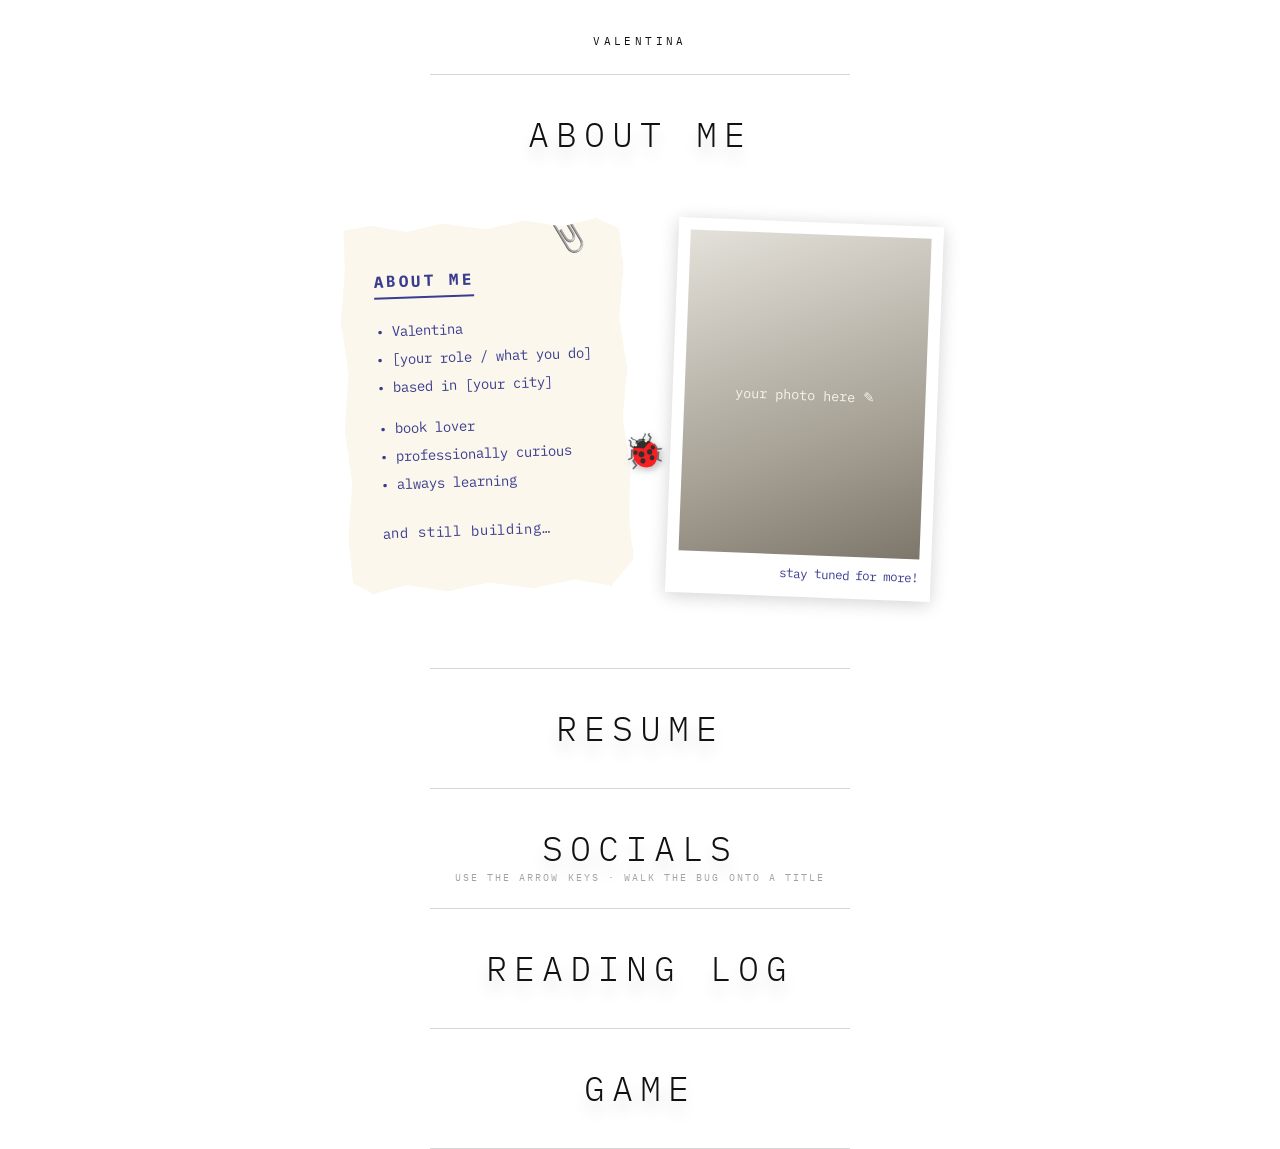
==== index.html @ c362cbf7 "Personal site + bitácora de lecturas Co-Authored-By: Claude Fable 5 <noreply@anthropic.com> Claude-S" ====
<!DOCTYPE html>
<html lang="en">
<head>
<meta charset="UTF-8">
<meta name="viewport" content="width=device-width, initial-scale=1.0">
<meta name="color-scheme" content="light">
<title>Valentina</title>
<link rel="preconnect" href="https://fonts.googleapis.com">
<link rel="preconnect" href="https://fonts.gstatic.com" crossorigin>
<link href="https://fonts.googleapis.com/css2?family=IBM+Plex+Mono:wght@300;400;600;700&display=swap" rel="stylesheet">
<style>
  :root {
    --ink: #111;
    --mono: "IBM Plex Mono", ui-monospace, "SF Mono", SFMono-Regular, Menlo, monospace;
    --display: "Archivo Black", "Arial Black", sans-serif;
    --pen: #3a3d8f;
  }
  * { box-sizing: border-box; margin: 0; padding: 0; }
  body {
    background: #fff;
    color: var(--ink);
    font-family: var(--mono);
    min-height: 100dvh;
  }

  header {
    padding: 34px 20px 26px;
    font-size: .7rem;
    letter-spacing: .3em;
    text-transform: uppercase;
    text-align: center;
  }

  /* ── filas acordeón ────────────────────────────────────── */
  .row::before {
    content: "";
    display: block;
    width: min(420px, 62vw);
    height: 1px;
    margin: 0 auto;
    background: #d6d6d6;
  }
  .row:last-of-type::after {
    content: "";
    display: block;
    width: min(420px, 62vw);
    height: 1px;
    margin: 0 auto;
    background: #d6d6d6;
  }
  .row-head {
    width: 100%;
    display: flex;
    justify-content: center;
    padding: 42px 20px;
    background: transparent;
    border: 0;
    color: inherit;
    font-family: var(--mono);
    cursor: pointer;
  }
  .row-head:focus-visible { outline: 2px solid var(--ink); outline-offset: -6px; }
  .row-head .name {
    font-weight: 300;
    font-size: clamp(1.4rem, 3.8vw, 2.2rem);
    text-transform: uppercase;
    letter-spacing: .2em;
    line-height: 1;
    text-shadow: 0 12px 16px rgba(0, 0, 0, .14);
    animation: floaty 5.5s ease-in-out infinite;
    transition: letter-spacing .35s, opacity .35s;
  }
  .row-head:hover .name { letter-spacing: .26em; opacity: .65; }
  .row:nth-of-type(2) .name { animation-delay: -1.2s; }
  .row:nth-of-type(3) .name { animation-delay: -2.4s; }
  .row:nth-of-type(4) .name { animation-delay: -3.6s; }
  .row:nth-of-type(5) .name { animation-delay: -4.8s; }
  @keyframes floaty {
    0%, 100% { transform: translateY(0); }
    50% { transform: translateY(-7px); }
  }

  .row-body {
    display: grid;
    grid-template-rows: 0fr;
    transition: grid-template-rows .55s cubic-bezier(.33, .08, .18, 1);
  }
  .row.open .row-body { grid-template-rows: 1fr; }
  .row-clip { overflow: hidden; min-height: 0; }
  .row-inner {
    padding: 12px clamp(20px, 5vw, 60px) 70px;
    max-width: 980px;
    margin: 0 auto;
  }
  .row-inner.embed { max-width: none; padding: 0; }
  .center { text-align: center; margin-top: 26px; }

  /* ── sobre mí ──────────────────────────────────────────── */
  .about { display: flex; flex-wrap: wrap; gap: 44px; align-items: flex-start; justify-content: center; padding-top: 16px; }
  .torn-note {
    position: relative;
    background: #fbf7ec;
    color: var(--pen);
    font-size: .88rem;
    line-height: 2;
    padding: 40px 34px 46px;
    max-width: 320px;
    transform: rotate(-2deg);
    box-shadow: 3px 5px 14px rgba(0,0,0,.15);
    clip-path: polygon(2% 1%, 12% 0%, 24% 2%, 37% 0%, 52% 2%, 66% 0%, 79% 2%, 91% 0%, 99% 3%, 100% 14%, 98% 27%, 100% 41%, 98% 55%, 100% 68%, 99% 82%, 100% 93%, 92% 100%, 79% 98%, 64% 100%, 49% 98%, 34% 100%, 20% 98%, 8% 100%, 1% 97%, 0% 84%, 2% 70%, 0% 55%, 2% 40%, 0% 26%, 2% 12%);
  }
  .torn-note .clip {
    position: absolute; top: -18px; right: 34px;
    font-size: 2rem;
    transform: rotate(12deg);
    filter: grayscale(1);
  }
  .torn-note h3 {
    font-size: 1rem;
    letter-spacing: .16em;
    border-bottom: 2px solid var(--pen);
    display: inline-block;
    margin-bottom: 18px;
  }
  .torn-note ul { list-style: none; }
  .torn-note li::before { content: "• "; }
  .torn-note li.gap { visibility: hidden; height: .9em; }
  .torn-note .still { margin-top: 20px; letter-spacing: .06em; }

  .polaroid {
    background: #fff;
    padding: 12px 12px 16px;
    width: 265px;
    transform: rotate(2.2deg);
    box-shadow: 0 3px 18px rgba(0,0,0,.18);
  }
  .polaroid .photo {
    aspect-ratio: 3 / 4;
    background: linear-gradient(160deg, #e4e1da, #a09a8e 70%, #7c766b);
    display: grid;
    place-items: center;
    color: #f7f4ec;
    font-size: .85rem;
  }
  .polaroid figcaption {
    color: var(--pen);
    text-align: right;
    padding-top: 10px;
    font-size: .78rem;
  }

  /* ── curriculum ────────────────────────────────────────── */
  .cv-block {
    border: 1.5px dashed rgba(0, 0, 0, .35);
    border-radius: 4px;
    padding: 20px 22px;
    margin: 16px auto 22px;
    max-width: 640px;
  }
  .cv-block + .cv-block { margin-top: 0; }
  .cv-block h3 { font-size: .8rem; letter-spacing: .2em; margin-bottom: 14px; }
  .ghost-line {
    height: 10px;
    background: currentColor;
    opacity: .1;
    border-radius: 3px;
    margin: 10px 0;
  }
  .ghost-line.short { width: 55%; }

  .stamp {
    display: inline-block;
    border: 2.5px solid #b23a2c;
    color: #b23a2c;
    padding: 8px 16px;
    font-weight: 700;
    letter-spacing: .24em;
    font-size: .78rem;
    transform: rotate(-7deg);
    border-radius: 3px;
    opacity: .85;
    margin-top: 14px;
  }

  /* ── redes ─────────────────────────────────────────────── */
  .socials {
    display: grid;
    grid-template-columns: repeat(auto-fit, minmax(200px, 1fr));
    gap: 30px;
    padding-top: 20px;
    max-width: 900px;
    margin: 0 auto;
  }
  .social-card {
    position: relative;
    background: #fff;
    color: var(--ink);
    padding: 26px 20px 20px;
    box-shadow: 0 2px 14px rgba(0,0,0,.14);
    text-decoration: none;
    display: block;
  }
  .social-card:nth-child(odd) { transform: rotate(-1.6deg); }
  .social-card:nth-child(even) { transform: rotate(1.8deg); }
  .social-card::before {
    content: "";
    position: absolute; top: -12px; left: 50%;
    transform: translateX(-50%) rotate(-3deg);
    width: 82px; height: 24px;
    background: rgba(240, 238, 230, .8);
    border: 1px solid rgba(0,0,0,.06);
  }
  .social-card .net { font-size: .72rem; letter-spacing: .2em; text-transform: uppercase; opacity: .6; }
  .social-card .handle { font-size: .95rem; font-weight: 600; color: var(--pen); margin-top: 8px; }

  /* ── bitácora (embebida) ───────────────────────────────── */
  .log-frame {
    display: block;
    width: 100%;
    height: 76vh;
    border: 0;
    border-top: 1px solid rgba(0, 0, 0, .15);
  }

  /* ── juego ─────────────────────────────────────────────── */
  .press-start { font-size: 1.5rem; letter-spacing: .3em; margin: 30px 0 8px; text-align: center; }
  .cursor {
    display: inline-block; width: .6em; height: 1.1em;
    background: currentColor; vertical-align: text-bottom;
    animation: blink 1.05s steps(1) infinite;
  }
  @keyframes blink { 50% { opacity: 0; } }
  .game-note { font-size: .9rem; margin: 26px auto 0; max-width: 460px; line-height: 1.8; text-align: center; }

  /* ── 🐞 el bicho navegador ─────────────────────────────── */
  #bug {
    position: fixed;
    left: 0; top: 0;
    font-size: 34px;
    line-height: 1;
    z-index: 60;
    pointer-events: none;
    filter: drop-shadow(2px 3px 3px rgba(0, 0, 0, .25));
    will-change: transform;
  }
  #bug span {
    display: block;
    animation: walk .3s infinite;
    animation-play-state: paused;
  }
  #bug.walking span { animation-play-state: running; }
  @keyframes walk {
    0%, 100% { transform: rotate(-7deg); }
    50% { transform: rotate(7deg); }
  }
  #bug-hint {
    position: fixed;
    bottom: 16px; left: 50%;
    transform: translateX(-50%);
    color: #999;
    font-size: .64rem;
    letter-spacing: .2em;
    z-index: 60;
    opacity: .9;
    transition: opacity .6s;
    text-transform: uppercase;
    white-space: nowrap;
  }
  #bug-hint.gone { opacity: 0; }

  @media (max-width: 760px) {
    .row-head { padding: 22px 20px; }
    .log-frame { height: 82vh; }
    #bug, #bug-hint { display: none; }
  }

  @media (prefers-reduced-motion: reduce) {
    .row-body, .row-head .name { transition: none; }
    .cursor, #bug span, .row-head .name { animation: none; }
  }
</style>
</head>
<body>

<header>Valentina</header>

<main>

  <!-- ABOUT ME -->
  <section class="row open" id="sobre-mi">
    <button class="row-head" aria-expanded="true" aria-controls="body-sobre-mi">
      <span class="name">About me</span>
    </button>
    <div class="row-body" id="body-sobre-mi">
      <div class="row-clip">
        <div class="row-inner">
          <div class="about">
            <div class="torn-note">
              <span class="clip" aria-hidden="true">📎</span>
              <h3>ABOUT ME</h3>
              <ul>
                <li>Valentina</li>
                <li>[your role / what you do]</li>
                <li>based in [your city]</li>
                <li class="gap">·</li>
                <li>book lover</li>
                <li>professionally curious</li>
                <li>always learning</li>
              </ul>
              <p class="still">and still building…</p>
            </div>
            <figure class="polaroid">
              <div class="photo">your photo here ✎</div>
              <figcaption>stay tuned for more!</figcaption>
            </figure>
          </div>
        </div>
      </div>
    </div>
  </section>

  <!-- RESUME -->
  <section class="row" id="curriculum">
    <button class="row-head" aria-expanded="false" aria-controls="body-curriculum">
      <span class="name">Resume</span>
    </button>
    <div class="row-body" id="body-curriculum">
      <div class="row-clip">
        <div class="row-inner">
          <div class="cv-block">
            <h3>EXPERIENCE_</h3>
            <div class="ghost-line"></div>
            <div class="ghost-line short"></div>
            <div class="ghost-line"></div>
          </div>
          <div class="cv-block">
            <h3>EDUCATION_</h3>
            <div class="ghost-line short"></div>
            <div class="ghost-line"></div>
          </div>
          <div class="cv-block">
            <h3>SKILLS_</h3>
            <div class="ghost-line"></div>
            <div class="ghost-line short"></div>
          </div>
          <p class="center"><span class="stamp">UNDER CONSTRUCTION</span></p>
        </div>
      </div>
    </div>
  </section>

  <!-- SOCIALS -->
  <section class="row" id="redes">
    <button class="row-head" aria-expanded="false" aria-controls="body-redes">
      <span class="name">Socials</span>
    </button>
    <div class="row-body" id="body-redes">
      <div class="row-clip">
        <div class="row-inner">
          <div class="socials">
            <a class="social-card" href="https://www.instagram.com/valensole_/" target="_blank" rel="noopener">
              <p class="net">Instagram</p>
              <p class="handle">@valensole_</p>
            </a>
            <a class="social-card" href="#">
              <p class="net">GitHub</p>
              <p class="handle">@…</p>
            </a>
            <a class="social-card" href="https://www.linkedin.com/in/valentinasole/" target="_blank" rel="noopener">
              <p class="net">LinkedIn</p>
              <p class="handle">/valentinasole</p>
            </a>
          </div>
          <p class="center"><span class="stamp">GITHUB PENDING</span></p>
        </div>
      </div>
    </div>
  </section>

  <!-- READING LOG -->
  <section class="row" id="bitacora">
    <button class="row-head" aria-expanded="false" aria-controls="body-bitacora">
      <span class="name">Reading log</span>
    </button>
    <div class="row-body" id="body-bitacora">
      <div class="row-clip">
        <div class="row-inner embed">
          <iframe class="log-frame" title="Reading log" data-src="bitacora.html"></iframe>
        </div>
      </div>
    </div>
  </section>

  <!-- GAME -->
  <section class="row" id="juego">
    <button class="row-head" aria-expanded="false" aria-controls="body-juego">
      <span class="name">Game</span>
    </button>
    <div class="row-body" id="body-juego">
      <div class="row-clip">
        <div class="row-inner">
          <p class="press-start">PRESS START<span class="cursor" aria-hidden="true"></span></p>
          <p class="game-note">a game will live here. we haven't picked one yet — something with books? a puzzle? ideas welcome ✎</p>
          <p class="center"><span class="stamp">UNDER CONSTRUCTION</span></p>
        </div>
      </div>
    </div>
  </section>

</main>

<div id="bug" aria-hidden="true"><span>🐞</span></div>
<p id="bug-hint" aria-hidden="true">use the arrow keys · walk the bug onto a title</p>

<script>
  const rows = [...document.querySelectorAll('.row')];

  function closeAll() {
    for (const r of rows) {
      r.classList.remove('open');
      r.querySelector('.row-head').setAttribute('aria-expanded', 'false');
    }
  }

  function openRow(row) {
    closeAll();
    row.classList.add('open');
    row.querySelector('.row-head').setAttribute('aria-expanded', 'true');
    const frame = row.querySelector('iframe[data-src]');
    if (frame) { frame.src = frame.dataset.src; frame.removeAttribute('data-src'); }
    row.querySelector('.row-head').scrollIntoView({ behavior: 'smooth', block: 'start' });
  }

  for (const row of rows) {
    row.querySelector('.row-head').addEventListener('click', () => {
      row.classList.contains('open') ? closeAll() : openRow(row);
    });
  }

  // ── 🐞 the bug: moves with arrows or WASD and opens the title it steps on ──
  const bug = document.getElementById('bug');
  const hint = document.getElementById('bug-hint');
  const KEYMAP = {
    ArrowUp: [0, -1], ArrowDown: [0, 1], ArrowLeft: [-1, 0], ArrowRight: [1, 0],
    w: [0, -1], s: [0, 1], a: [-1, 0], d: [1, 0],
  };
  const keys = new Set();
  const SPEED = 4.4;
  let bx = innerWidth / 2, by = innerHeight / 2, angle = 0;
  let lastBugOpen = 0;

  addEventListener('keydown', (e) => {
    const k = e.key.length === 1 ? e.key.toLowerCase() : e.key;
    if (!KEYMAP[k] || e.metaKey || e.ctrlKey || e.altKey) return;
    if (/^(input|textarea|select)$/i.test(e.target.tagName)) return;
    e.preventDefault();
    keys.add(k);
    hint.classList.add('gone');
  });
  addEventListener('keyup', (e) => {
    const k = e.key.length === 1 ? e.key.toLowerCase() : e.key;
    keys.delete(k);
  });
  addEventListener('blur', () => keys.clear());

  function checkHeads() {
    if (performance.now() - lastBugOpen < 700) return; // let the layout settle
    for (const row of rows) {
      if (row.classList.contains('open')) continue;
      const r = row.querySelector('.row-head .name').getBoundingClientRect();
      const pad = 18; // a little air around the floating title
      if (bx >= r.left - pad && bx <= r.right + pad && by >= r.top - pad && by <= r.bottom + pad) {
        lastBugOpen = performance.now();
        openRow(row);
        return;
      }
    }
  }

  function step() {
    let vx = 0, vy = 0;
    for (const k of keys) { vx += KEYMAP[k][0]; vy += KEYMAP[k][1]; }
    const moving = vx !== 0 || vy !== 0;
    if (moving) {
      const n = Math.hypot(vx, vy);
      bx = Math.min(innerWidth - 20, Math.max(20, bx + (vx / n) * SPEED));
      by = Math.min(innerHeight - 20, Math.max(20, by + (vy / n) * SPEED));
      angle = Math.atan2(vx, -vy) * 180 / Math.PI;
      checkHeads(); // only while walking: layout shifts alone never trigger anything
    }
    bug.classList.toggle('walking', moving);
    bug.style.transform = `translate(${bx - 17}px, ${by - 17}px) rotate(${angle}deg)`;
    requestAnimationFrame(step);
  }
  requestAnimationFrame(step);
</script>

</body>
</html>
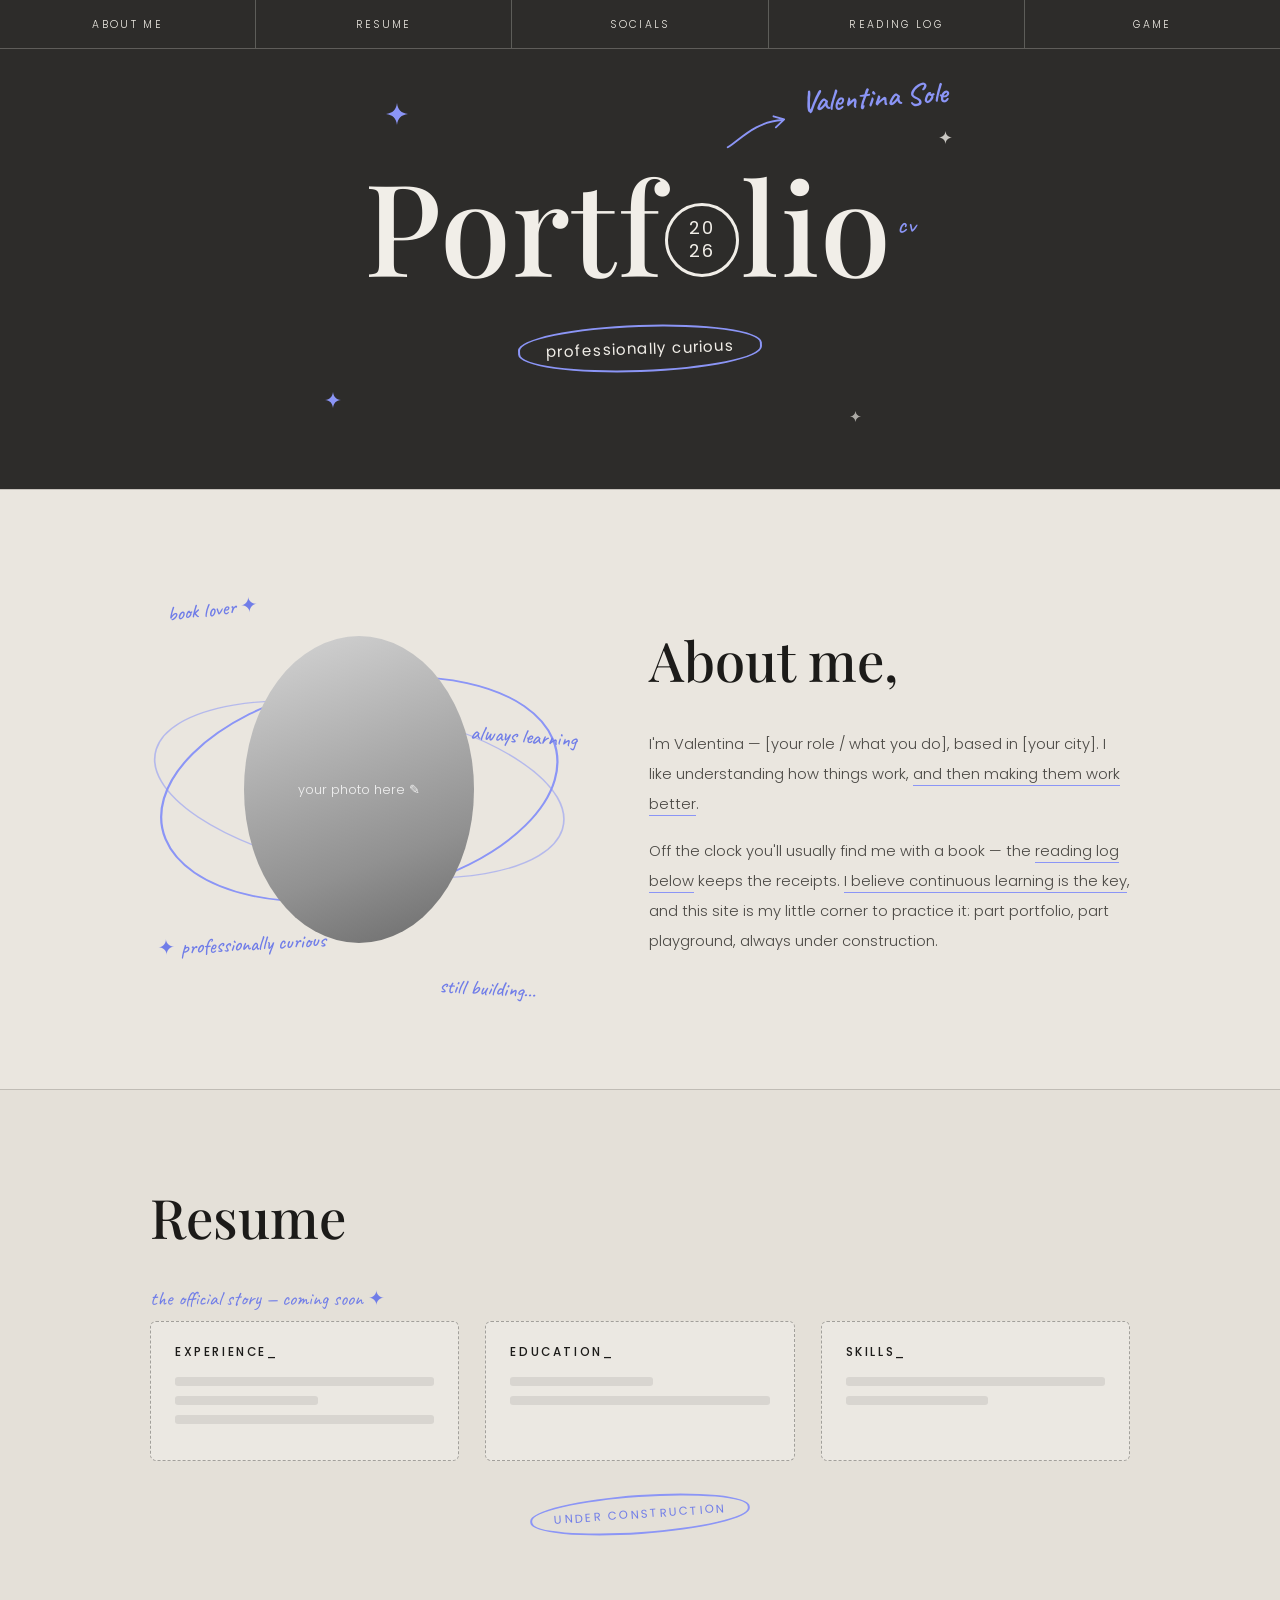
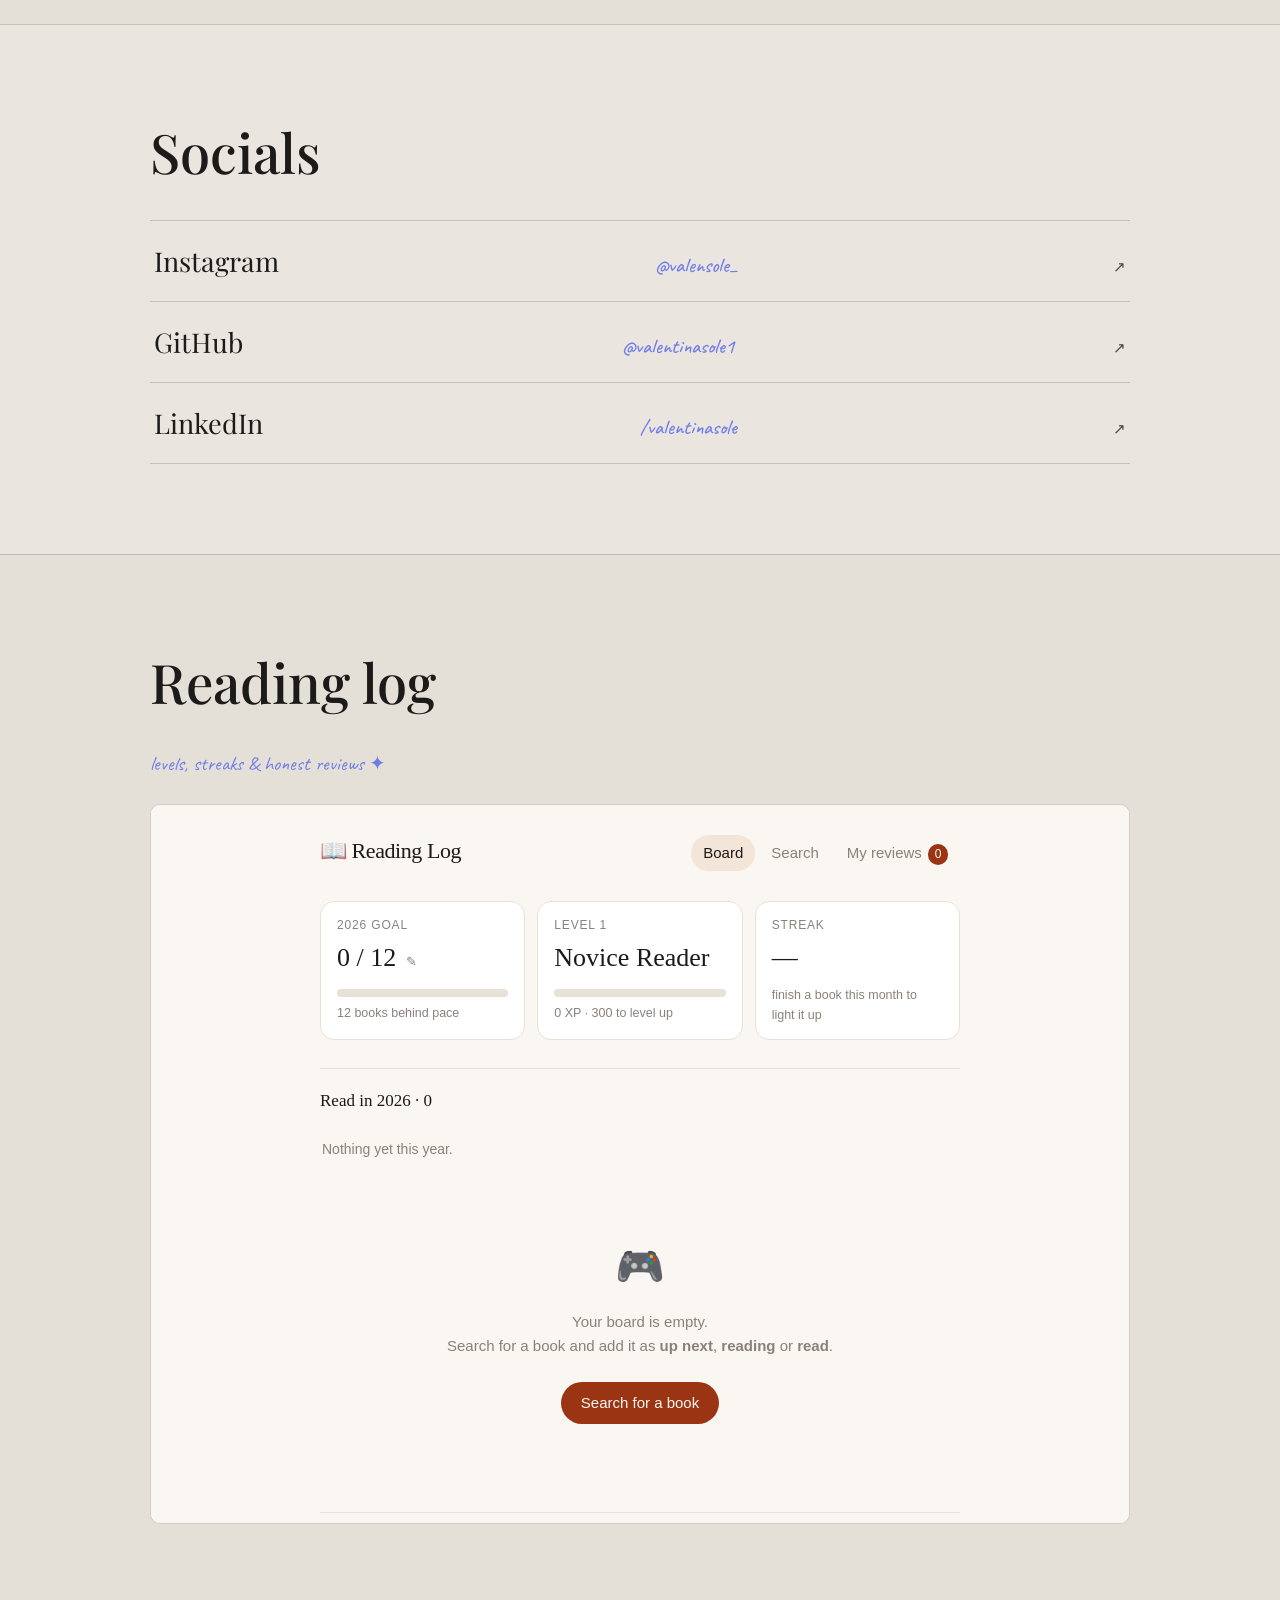
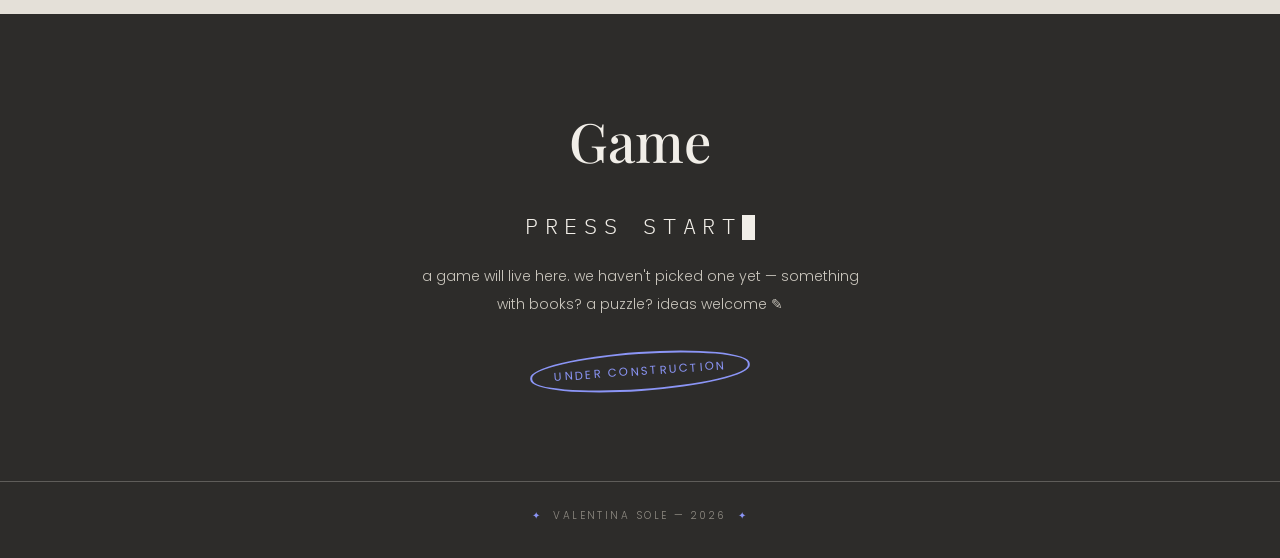
==== commit 711fc75a: "Redesign homepage: scroll one-pager with portfolio-style palette Charcoal hero + cream sections + pe" ====
--- a/index.html
+++ b/index.html
@@ -7,493 +7,432 @@
 <title>Valentina</title>
 <link rel="preconnect" href="https://fonts.googleapis.com">
 <link rel="preconnect" href="https://fonts.gstatic.com" crossorigin>
-<link href="https://fonts.googleapis.com/css2?family=IBM+Plex+Mono:wght@300;400;600;700&display=swap" rel="stylesheet">
+<link href="https://fonts.googleapis.com/css2?family=Playfair+Display:ital,wght@0,500;0,600;1,500&family=Poppins:wght@300;400;500&family=Caveat:wght@500;600&family=IBM+Plex+Mono:wght@300;400;600&display=swap" rel="stylesheet">
 <style>
   :root {
-    --ink: #111;
-    --mono: "IBM Plex Mono", ui-monospace, "SF Mono", SFMono-Regular, Menlo, monospace;
-    --display: "Archivo Black", "Arial Black", sans-serif;
-    --pen: #3a3d8f;
+    --dark: #2d2c2a;
+    --cream: #eae6df;
+    --cream-2: #e4e0d8;
+    --ink: #1c1b19;
+    --ink-soft: #4a4844;
+    --peri: #8b95f6;
+    --peri-deep: #707de8;
+    --hair: rgba(28, 27, 25, .18);
+    --hair-light: rgba(241, 238, 232, .25);
+    --serif: "Playfair Display", Georgia, serif;
+    --sans: "Poppins", "Helvetica Neue", sans-serif;
+    --hand: "Caveat", cursive;
+    --mono: "IBM Plex Mono", ui-monospace, Menlo, monospace;
   }
   * { box-sizing: border-box; margin: 0; padding: 0; }
+  html { scroll-behavior: smooth; }
   body {
-    background: #fff;
+    background: var(--cream);
     color: var(--ink);
-    font-family: var(--mono);
+    font-family: var(--sans);
+    font-weight: 300;
     min-height: 100dvh;
   }
-
-  header {
-    padding: 34px 20px 26px;
-    font-size: .7rem;
-    letter-spacing: .3em;
+  ::selection { background: var(--peri); color: #fff; }
+
+  /* ── top nav ───────────────────────────────────────────── */
+  nav {
+    position: sticky;
+    top: 0;
+    z-index: 50;
+    display: flex;
+    background: var(--dark);
+    color: #efece5;
+    border-bottom: 1px solid var(--hair-light);
+    overflow-x: auto;
+    scrollbar-width: none;
+  }
+  nav::-webkit-scrollbar { display: none; }
+  nav a {
+    flex: 1;
+    text-align: center;
+    padding: 17px 18px 15px;
+    color: inherit;
+    text-decoration: none;
+    font-size: .66rem;
+    letter-spacing: .22em;
     text-transform: uppercase;
+    white-space: nowrap;
+    transition: color .25s;
+  }
+  nav a + a { border-left: 1px solid var(--hair-light); }
+  nav a:hover { color: var(--peri); }
+
+  section { scroll-margin-top: 58px; }
+
+  /* ── hero ──────────────────────────────────────────────── */
+  .hero {
+    background: var(--dark);
+    color: #f1eee8;
+    padding: clamp(70px, 12vh, 130px) 24px clamp(80px, 13vh, 140px);
     text-align: center;
-  }
-
-  /* ── filas acordeón ────────────────────────────────────── */
-  .row::before {
-    content: "";
+    position: relative;
+    overflow: hidden;
+  }
+  .hero-inner { position: relative; display: inline-block; }
+  .hero h1 {
+    font-family: var(--serif);
+    font-weight: 500;
+    font-size: clamp(3.4rem, 13vw, 8rem);
+    line-height: 1.05;
+    letter-spacing: .01em;
+  }
+  .o-year {
+    display: inline-block;
+    position: relative;
+    width: .58em; height: .58em;
+    border: .026em solid currentColor;
+    border-radius: 50%;
+    margin: 0 .02em;
+  }
+  .o-year .yr {
+    position: absolute;
+    inset: 0;
+    display: grid;
+    place-content: center;
+  }
+  .o-year .yr span {
     display: block;
-    width: min(420px, 62vw);
-    height: 1px;
-    margin: 0 auto;
-    background: #d6d6d6;
-  }
-  .row:last-of-type::after {
-    content: "";
-    display: block;
-    width: min(420px, 62vw);
-    height: 1px;
-    margin: 0 auto;
-    background: #d6d6d6;
-  }
-  .row-head {
-    width: 100%;
-    display: flex;
-    justify-content: center;
-    padding: 42px 20px;
-    background: transparent;
-    border: 0;
-    color: inherit;
-    font-family: var(--mono);
-    cursor: pointer;
-  }
-  .row-head:focus-visible { outline: 2px solid var(--ink); outline-offset: -6px; }
-  .row-head .name {
-    font-weight: 300;
-    font-size: clamp(1.4rem, 3.8vw, 2.2rem);
-    text-transform: uppercase;
-    letter-spacing: .2em;
-    line-height: 1;
-    text-shadow: 0 12px 16px rgba(0, 0, 0, .14);
-    animation: floaty 5.5s ease-in-out infinite;
-    transition: letter-spacing .35s, opacity .35s;
-  }
-  .row-head:hover .name { letter-spacing: .26em; opacity: .65; }
-  .row:nth-of-type(2) .name { animation-delay: -1.2s; }
-  .row:nth-of-type(3) .name { animation-delay: -2.4s; }
-  .row:nth-of-type(4) .name { animation-delay: -3.6s; }
-  .row:nth-of-type(5) .name { animation-delay: -4.8s; }
-  @keyframes floaty {
-    0%, 100% { transform: translateY(0); }
-    50% { transform: translateY(-7px); }
-  }
-
-  .row-body {
+    font-family: var(--sans);
+    font-weight: 400;
+    font-size: .14em;
+    letter-spacing: .12em;
+    line-height: 1.25;
+  }
+  .cv {
+    font-family: var(--hand);
+    font-size: .2em;
+    color: var(--peri);
+    vertical-align: super;
+    margin-left: .18em;
+  }
+  .scribble-name {
+    position: absolute;
+    top: -2.6em;
+    right: -1em;
+    font-family: var(--hand);
+    font-weight: 600;
+    font-size: clamp(1.3rem, 3.4vw, 1.9rem);
+    color: var(--peri);
+    white-space: nowrap;
+    transform: rotate(-4deg);
+  }
+  .scribble-name svg {
+    position: absolute;
+    left: -2.6em;
+    top: .75em;
+    width: 2.3em;
+    transform: rotate(8deg);
+  }
+  .pill {
+    display: inline-block;
+    margin-top: 34px;
+    font-size: clamp(.8rem, 1.8vw, .95rem);
+    font-weight: 400;
+    letter-spacing: .08em;
+    padding: 10px 26px;
+    border: 2px solid var(--peri);
+    border-radius: 50%/ 46%;
+    transform: rotate(-2deg);
+    color: #f1eee8;
+  }
+  .spark { position: absolute; color: var(--peri); pointer-events: none; }
+  .spark svg { width: 100%; height: 100%; display: block; }
+  .s1 { width: 22px; top: -3.4em; left: 4%; }
+  .s2 { width: 13px; top: -1.6em; right: -2.2em; color: #f1eee8; opacity: .8; }
+  .s3 { width: 16px; bottom: -2.2em; left: -2.4em; }
+  .s4 { width: 11px; bottom: -3.1em; right: 10%; color: #f1eee8; opacity: .65; }
+
+  /* ── sections ──────────────────────────────────────────── */
+  .band { padding: clamp(64px, 10vh, 110px) 24px; border-top: 1px solid var(--hair); }
+  .band.alt { background: var(--cream-2); }
+  .wrap { max-width: 980px; margin: 0 auto; }
+  h2 {
+    font-family: var(--serif);
+    font-weight: 500;
+    font-size: clamp(2.3rem, 6vw, 3.4rem);
+    margin-bottom: .6em;
+  }
+  .u { border-bottom: 1.5px solid var(--peri); padding-bottom: 1px; }
+  .hand-note { font-family: var(--hand); color: var(--peri-deep); font-size: 1.25rem; }
+
+  /* ── about ─────────────────────────────────────────────── */
+  .about-grid {
     display: grid;
-    grid-template-rows: 0fr;
-    transition: grid-template-rows .55s cubic-bezier(.33, .08, .18, 1);
-  }
-  .row.open .row-body { grid-template-rows: 1fr; }
-  .row-clip { overflow: hidden; min-height: 0; }
-  .row-inner {
-    padding: 12px clamp(20px, 5vw, 60px) 70px;
-    max-width: 980px;
-    margin: 0 auto;
-  }
-  .row-inner.embed { max-width: none; padding: 0; }
-  .center { text-align: center; margin-top: 26px; }
-
-  /* ── sobre mí ──────────────────────────────────────────── */
-  .about { display: flex; flex-wrap: wrap; gap: 44px; align-items: flex-start; justify-content: center; padding-top: 16px; }
-  .torn-note {
-    position: relative;
-    background: #fbf7ec;
-    color: var(--pen);
-    font-size: .88rem;
-    line-height: 2;
-    padding: 40px 34px 46px;
-    max-width: 320px;
-    transform: rotate(-2deg);
-    box-shadow: 3px 5px 14px rgba(0,0,0,.15);
-    clip-path: polygon(2% 1%, 12% 0%, 24% 2%, 37% 0%, 52% 2%, 66% 0%, 79% 2%, 91% 0%, 99% 3%, 100% 14%, 98% 27%, 100% 41%, 98% 55%, 100% 68%, 99% 82%, 100% 93%, 92% 100%, 79% 98%, 64% 100%, 49% 98%, 34% 100%, 20% 98%, 8% 100%, 1% 97%, 0% 84%, 2% 70%, 0% 55%, 2% 40%, 0% 26%, 2% 12%);
-  }
-  .torn-note .clip {
-    position: absolute; top: -18px; right: 34px;
-    font-size: 2rem;
-    transform: rotate(12deg);
-    filter: grayscale(1);
-  }
-  .torn-note h3 {
-    font-size: 1rem;
-    letter-spacing: .16em;
-    border-bottom: 2px solid var(--pen);
-    display: inline-block;
-    margin-bottom: 18px;
-  }
-  .torn-note ul { list-style: none; }
-  .torn-note li::before { content: "• "; }
-  .torn-note li.gap { visibility: hidden; height: .9em; }
-  .torn-note .still { margin-top: 20px; letter-spacing: .06em; }
-
-  .polaroid {
-    background: #fff;
-    padding: 12px 12px 16px;
-    width: 265px;
-    transform: rotate(2.2deg);
-    box-shadow: 0 3px 18px rgba(0,0,0,.18);
-  }
-  .polaroid .photo {
+    grid-template-columns: minmax(280px, 1fr) minmax(280px, 1.15fr);
+    gap: clamp(40px, 7vw, 80px);
+    align-items: center;
+  }
+  @media (max-width: 720px) { .about-grid { grid-template-columns: 1fr; } }
+  .photo-cluster { position: relative; display: grid; place-items: center; padding: 56px 30px; }
+  .photo-oval {
+    width: min(230px, 60vw);
     aspect-ratio: 3 / 4;
-    background: linear-gradient(160deg, #e4e1da, #a09a8e 70%, #7c766b);
+    border-radius: 50%;
+    background: linear-gradient(160deg, #d9d5cc, #96917f 70%, #6f6a5e);
     display: grid;
     place-items: center;
-    color: #f7f4ec;
-    font-size: .85rem;
-  }
-  .polaroid figcaption {
-    color: var(--pen);
-    text-align: right;
-    padding-top: 10px;
-    font-size: .78rem;
-  }
-
-  /* ── curriculum ────────────────────────────────────────── */
+    color: #f4f1e9;
+    font-size: .8rem;
+    filter: grayscale(1);
+    position: relative;
+    z-index: 1;
+  }
+  .orbit {
+    position: absolute;
+    inset: 0;
+    color: var(--peri);
+    pointer-events: none;
+  }
+  .orbit svg { width: 100%; height: 100%; display: block; }
+  .trait {
+    position: absolute;
+    font-family: var(--hand);
+    font-weight: 500;
+    font-size: 1.3rem;
+    color: var(--peri-deep);
+    white-space: nowrap;
+    z-index: 2;
+  }
+  .t1 { top: 16px; left: 4%; transform: rotate(-6deg); }
+  .t2 { top: 34%; right: -2%; transform: rotate(4deg); }
+  .t3 { bottom: 42px; left: 2%; transform: rotate(-3deg); }
+  .t4 { bottom: -2px; right: 8%; transform: rotate(3deg); }
+  .about-text p { line-height: 2.05; font-size: .92rem; color: var(--ink-soft); }
+  .about-text p + p { margin-top: 1.1em; }
+
+  /* ── resume ────────────────────────────────────────────── */
+  .cv-grid {
+    display: grid;
+    grid-template-columns: repeat(auto-fit, minmax(230px, 1fr));
+    gap: 26px;
+    margin-top: 10px;
+  }
   .cv-block {
-    border: 1.5px dashed rgba(0, 0, 0, .35);
-    border-radius: 4px;
-    padding: 20px 22px;
-    margin: 16px auto 22px;
-    max-width: 640px;
-  }
-  .cv-block + .cv-block { margin-top: 0; }
-  .cv-block h3 { font-size: .8rem; letter-spacing: .2em; margin-bottom: 14px; }
-  .ghost-line {
-    height: 10px;
-    background: currentColor;
-    opacity: .1;
-    border-radius: 3px;
-    margin: 10px 0;
-  }
+    border: 1.5px dashed rgba(28, 27, 25, .35);
+    border-radius: 6px;
+    padding: 22px 24px 26px;
+    background: rgba(255, 255, 255, .25);
+  }
+  .cv-block h3 {
+    font-family: var(--sans);
+    font-weight: 500;
+    font-size: .74rem;
+    letter-spacing: .22em;
+    margin-bottom: 16px;
+  }
+  .ghost-line { height: 9px; background: currentColor; opacity: .09; border-radius: 3px; margin: 10px 0; }
   .ghost-line.short { width: 55%; }
-
   .stamp {
     display: inline-block;
-    border: 2.5px solid #b23a2c;
-    color: #b23a2c;
-    padding: 8px 16px;
-    font-weight: 700;
-    letter-spacing: .24em;
-    font-size: .78rem;
-    transform: rotate(-7deg);
-    border-radius: 3px;
-    opacity: .85;
-    margin-top: 14px;
-  }
-
-  /* ── redes ─────────────────────────────────────────────── */
-  .socials {
-    display: grid;
-    grid-template-columns: repeat(auto-fit, minmax(200px, 1fr));
-    gap: 30px;
-    padding-top: 20px;
-    max-width: 900px;
-    margin: 0 auto;
-  }
-  .social-card {
-    position: relative;
-    background: #fff;
-    color: var(--ink);
-    padding: 26px 20px 20px;
-    box-shadow: 0 2px 14px rgba(0,0,0,.14);
+    border: 2px solid var(--peri);
+    color: var(--peri-deep);
+    padding: 9px 22px;
+    font-weight: 400;
+    letter-spacing: .2em;
+    font-size: .72rem;
+    text-transform: uppercase;
+    transform: rotate(-4deg);
+    border-radius: 50% / 48%;
+    margin-top: 34px;
+  }
+  .center { text-align: center; }
+
+  /* ── socials ───────────────────────────────────────────── */
+  .social-list { margin-top: 6px; }
+  .social-row {
+    display: flex;
+    align-items: baseline;
+    justify-content: space-between;
+    gap: 18px;
+    padding: 22px 4px;
+    border-top: 1px solid var(--hair);
     text-decoration: none;
-    display: block;
-  }
-  .social-card:nth-child(odd) { transform: rotate(-1.6deg); }
-  .social-card:nth-child(even) { transform: rotate(1.8deg); }
-  .social-card::before {
-    content: "";
-    position: absolute; top: -12px; left: 50%;
-    transform: translateX(-50%) rotate(-3deg);
-    width: 82px; height: 24px;
-    background: rgba(240, 238, 230, .8);
-    border: 1px solid rgba(0,0,0,.06);
-  }
-  .social-card .net { font-size: .72rem; letter-spacing: .2em; text-transform: uppercase; opacity: .6; }
-  .social-card .handle { font-size: .95rem; font-weight: 600; color: var(--pen); margin-top: 8px; }
-
-  /* ── bitácora (embebida) ───────────────────────────────── */
+    color: inherit;
+  }
+  .social-row:last-child { border-bottom: 1px solid var(--hair); }
+  .social-row .net {
+    font-family: var(--serif);
+    font-size: clamp(1.3rem, 3vw, 1.7rem);
+    transition: color .25s;
+  }
+  .social-row .handle {
+    font-family: var(--hand);
+    font-weight: 500;
+    font-size: 1.3rem;
+    color: var(--peri-deep);
+    white-space: nowrap;
+  }
+  .social-row .go { font-size: .95rem; color: var(--ink-soft); transition: transform .25s; }
+  .social-row:hover .net { color: var(--peri-deep); }
+  .social-row:hover .go { transform: translate(3px, -3px); }
+
+  /* ── reading log ───────────────────────────────────────── */
   .log-frame {
     display: block;
     width: 100%;
-    height: 76vh;
-    border: 0;
-    border-top: 1px solid rgba(0, 0, 0, .15);
-  }
-
-  /* ── juego ─────────────────────────────────────────────── */
-  .press-start { font-size: 1.5rem; letter-spacing: .3em; margin: 30px 0 8px; text-align: center; }
+    height: 80vh;
+    border: 1px solid var(--hair);
+    border-radius: 10px;
+    background: #faf6f0;
+    margin-top: 28px;
+  }
+
+  /* ── game ──────────────────────────────────────────────── */
+  .band.dark {
+    background: var(--dark);
+    color: #f1eee8;
+    border-top: 0;
+    text-align: center;
+  }
+  .press-start { font-family: var(--mono); font-size: 1.4rem; letter-spacing: .3em; margin: 34px 0 10px; }
   .cursor {
     display: inline-block; width: .6em; height: 1.1em;
     background: currentColor; vertical-align: text-bottom;
     animation: blink 1.05s steps(1) infinite;
   }
   @keyframes blink { 50% { opacity: 0; } }
-  .game-note { font-size: .9rem; margin: 26px auto 0; max-width: 460px; line-height: 1.8; text-align: center; }
-
-  /* ── 🐞 el bicho navegador ─────────────────────────────── */
-  #bug {
-    position: fixed;
-    left: 0; top: 0;
-    font-size: 34px;
-    line-height: 1;
-    z-index: 60;
-    pointer-events: none;
-    filter: drop-shadow(2px 3px 3px rgba(0, 0, 0, .25));
-    will-change: transform;
-  }
-  #bug span {
-    display: block;
-    animation: walk .3s infinite;
-    animation-play-state: paused;
-  }
-  #bug.walking span { animation-play-state: running; }
-  @keyframes walk {
-    0%, 100% { transform: rotate(-7deg); }
-    50% { transform: rotate(7deg); }
-  }
-  #bug-hint {
-    position: fixed;
-    bottom: 16px; left: 50%;
-    transform: translateX(-50%);
-    color: #999;
+  .game-note { font-size: .88rem; margin: 22px auto 0; max-width: 460px; line-height: 2; color: #c9c5bc; }
+  .band.dark .stamp { color: var(--peri); }
+
+  footer {
+    background: var(--dark);
+    color: #8f8b83;
+    text-align: center;
+    padding: 26px 20px 34px;
     font-size: .64rem;
-    letter-spacing: .2em;
-    z-index: 60;
-    opacity: .9;
-    transition: opacity .6s;
+    letter-spacing: .24em;
     text-transform: uppercase;
-    white-space: nowrap;
-  }
-  #bug-hint.gone { opacity: 0; }
-
-  @media (max-width: 760px) {
-    .row-head { padding: 22px 20px; }
-    .log-frame { height: 82vh; }
-    #bug, #bug-hint { display: none; }
-  }
+    border-top: 1px solid var(--hair-light);
+  }
+  footer .fs { color: var(--peri); }
 
   @media (prefers-reduced-motion: reduce) {
-    .row-body, .row-head .name { transition: none; }
-    .cursor, #bug span, .row-head .name { animation: none; }
+    html { scroll-behavior: auto; }
+    .cursor { animation: none; }
   }
 </style>
 </head>
 <body>
 
-<header>Valentina</header>
+<nav aria-label="Sections">
+  <a href="#about">About me</a>
+  <a href="#resume">Resume</a>
+  <a href="#socials">Socials</a>
+  <a href="#reading-log">Reading log</a>
+  <a href="#game">Game</a>
+</nav>
+
+<header class="hero">
+  <div class="hero-inner">
+    <span class="scribble-name" aria-hidden="true">
+      <svg viewBox="0 0 90 60" fill="none" aria-hidden="true"><path d="M6 52 C 22 40, 40 16, 74 12" stroke="currentColor" stroke-width="2.4" stroke-linecap="round"/><path d="M62 8 L 76 11 L 66 22" stroke="currentColor" stroke-width="2.4" stroke-linecap="round" stroke-linejoin="round" fill="none"/></svg>
+      Valentina Sole
+    </span>
+    <span class="spark s1" aria-hidden="true"><svg viewBox="0 0 24 24" fill="currentColor"><path d="M12 0c1 7.5 4.5 11 12 12-7.5 1-11 4.5-12 12-1-7.5-4.5-11-12-12C7.5 11 11 7.5 12 0Z"/></svg></span>
+    <span class="spark s2" aria-hidden="true"><svg viewBox="0 0 24 24" fill="currentColor"><path d="M12 0c1 7.5 4.5 11 12 12-7.5 1-11 4.5-12 12-1-7.5-4.5-11-12-12C7.5 11 11 7.5 12 0Z"/></svg></span>
+    <span class="spark s3" aria-hidden="true"><svg viewBox="0 0 24 24" fill="currentColor"><path d="M12 0c1 7.5 4.5 11 12 12-7.5 1-11 4.5-12 12-1-7.5-4.5-11-12-12C7.5 11 11 7.5 12 0Z"/></svg></span>
+    <span class="spark s4" aria-hidden="true"><svg viewBox="0 0 24 24" fill="currentColor"><path d="M12 0c1 7.5 4.5 11 12 12-7.5 1-11 4.5-12 12-1-7.5-4.5-11-12-12C7.5 11 11 7.5 12 0Z"/></svg></span>
+    <h1 aria-label="Portfolio"><span aria-hidden="true">Portf<span class="o-year"><span class="yr"><span>20</span><span>26</span></span></span>lio<span class="cv">cv</span></span></h1>
+    <div><span class="pill">professionally curious</span></div>
+  </div>
+</header>
 
 <main>
 
   <!-- ABOUT ME -->
-  <section class="row open" id="sobre-mi">
-    <button class="row-head" aria-expanded="true" aria-controls="body-sobre-mi">
-      <span class="name">About me</span>
-    </button>
-    <div class="row-body" id="body-sobre-mi">
-      <div class="row-clip">
-        <div class="row-inner">
-          <div class="about">
-            <div class="torn-note">
-              <span class="clip" aria-hidden="true">📎</span>
-              <h3>ABOUT ME</h3>
-              <ul>
-                <li>Valentina</li>
-                <li>[your role / what you do]</li>
-                <li>based in [your city]</li>
-                <li class="gap">·</li>
-                <li>book lover</li>
-                <li>professionally curious</li>
-                <li>always learning</li>
-              </ul>
-              <p class="still">and still building…</p>
-            </div>
-            <figure class="polaroid">
-              <div class="photo">your photo here ✎</div>
-              <figcaption>stay tuned for more!</figcaption>
-            </figure>
-          </div>
-        </div>
+  <section class="band" id="about">
+    <div class="wrap about-grid">
+      <div class="photo-cluster">
+        <span class="orbit" aria-hidden="true">
+          <svg viewBox="0 0 300 380" fill="none" preserveAspectRatio="none"><ellipse cx="150" cy="190" rx="146" ry="96" stroke="currentColor" stroke-width="1.6" transform="rotate(-18 150 190)"/><ellipse cx="150" cy="190" rx="150" ry="74" stroke="currentColor" stroke-width="1.2" opacity=".55" transform="rotate(14 150 190)"/></svg>
+        </span>
+        <div class="photo-oval">your photo here ✎</div>
+        <span class="trait t1">book lover ✦</span>
+        <span class="trait t2">always learning</span>
+        <span class="trait t3">✦ professionally curious</span>
+        <span class="trait t4">still building…</span>
+      </div>
+      <div class="about-text">
+        <h2>About me,</h2>
+        <p>I'm Valentina — [your role / what you do], based in [your city]. I like understanding how things work, <span class="u">and then making them work better</span>.</p>
+        <p>Off the clock you'll usually find me with a book — the <a class="u" href="#reading-log" style="color:inherit;text-decoration:none">reading log below</a> keeps the receipts. <span class="u">I believe continuous learning is the key</span>, and this site is my little corner to practice it: part portfolio, part playground, always under construction.</p>
       </div>
     </div>
   </section>
 
   <!-- RESUME -->
-  <section class="row" id="curriculum">
-    <button class="row-head" aria-expanded="false" aria-controls="body-curriculum">
-      <span class="name">Resume</span>
-    </button>
-    <div class="row-body" id="body-curriculum">
-      <div class="row-clip">
-        <div class="row-inner">
-          <div class="cv-block">
-            <h3>EXPERIENCE_</h3>
-            <div class="ghost-line"></div>
-            <div class="ghost-line short"></div>
-            <div class="ghost-line"></div>
-          </div>
-          <div class="cv-block">
-            <h3>EDUCATION_</h3>
-            <div class="ghost-line short"></div>
-            <div class="ghost-line"></div>
-          </div>
-          <div class="cv-block">
-            <h3>SKILLS_</h3>
-            <div class="ghost-line"></div>
-            <div class="ghost-line short"></div>
-          </div>
-          <p class="center"><span class="stamp">UNDER CONSTRUCTION</span></p>
+  <section class="band alt" id="resume">
+    <div class="wrap">
+      <h2>Resume</h2>
+      <p class="hand-note">the official story — coming soon ✦</p>
+      <div class="cv-grid">
+        <div class="cv-block">
+          <h3>EXPERIENCE_</h3>
+          <div class="ghost-line"></div>
+          <div class="ghost-line short"></div>
+          <div class="ghost-line"></div>
         </div>
+        <div class="cv-block">
+          <h3>EDUCATION_</h3>
+          <div class="ghost-line short"></div>
+          <div class="ghost-line"></div>
+        </div>
+        <div class="cv-block">
+          <h3>SKILLS_</h3>
+          <div class="ghost-line"></div>
+          <div class="ghost-line short"></div>
+        </div>
+      </div>
+      <p class="center"><span class="stamp">under construction</span></p>
+    </div>
+  </section>
+
+  <!-- SOCIALS -->
+  <section class="band" id="socials">
+    <div class="wrap">
+      <h2>Socials</h2>
+      <div class="social-list">
+        <a class="social-row" href="https://www.instagram.com/valensole_/" target="_blank" rel="noopener">
+          <span class="net">Instagram</span><span class="handle">@valensole_</span><span class="go">↗</span>
+        </a>
+        <a class="social-row" href="https://github.com/valentinasole1" target="_blank" rel="noopener">
+          <span class="net">GitHub</span><span class="handle">@valentinasole1</span><span class="go">↗</span>
+        </a>
+        <a class="social-row" href="https://www.linkedin.com/in/valentinasole/" target="_blank" rel="noopener">
+          <span class="net">LinkedIn</span><span class="handle">/valentinasole</span><span class="go">↗</span>
+        </a>
       </div>
     </div>
   </section>
 
-  <!-- SOCIALS -->
-  <section class="row" id="redes">
-    <button class="row-head" aria-expanded="false" aria-controls="body-redes">
-      <span class="name">Socials</span>
-    </button>
-    <div class="row-body" id="body-redes">
-      <div class="row-clip">
-        <div class="row-inner">
-          <div class="socials">
-            <a class="social-card" href="https://www.instagram.com/valensole_/" target="_blank" rel="noopener">
-              <p class="net">Instagram</p>
-              <p class="handle">@valensole_</p>
-            </a>
-            <a class="social-card" href="#">
-              <p class="net">GitHub</p>
-              <p class="handle">@…</p>
-            </a>
-            <a class="social-card" href="https://www.linkedin.com/in/valentinasole/" target="_blank" rel="noopener">
-              <p class="net">LinkedIn</p>
-              <p class="handle">/valentinasole</p>
-            </a>
-          </div>
-          <p class="center"><span class="stamp">GITHUB PENDING</span></p>
-        </div>
-      </div>
+  <!-- READING LOG -->
+  <section class="band alt" id="reading-log">
+    <div class="wrap">
+      <h2>Reading log</h2>
+      <p class="hand-note">levels, streaks &amp; honest reviews ✦</p>
+      <iframe class="log-frame" title="Reading log" src="bitacora.html" loading="lazy"></iframe>
     </div>
   </section>
 
-  <!-- READING LOG -->
-  <section class="row" id="bitacora">
-    <button class="row-head" aria-expanded="false" aria-controls="body-bitacora">
-      <span class="name">Reading log</span>
-    </button>
-    <div class="row-body" id="body-bitacora">
-      <div class="row-clip">
-        <div class="row-inner embed">
-          <iframe class="log-frame" title="Reading log" data-src="bitacora.html"></iframe>
-        </div>
-      </div>
+  <!-- GAME -->
+  <section class="band dark" id="game">
+    <div class="wrap">
+      <h2>Game</h2>
+      <p class="press-start">PRESS START<span class="cursor" aria-hidden="true"></span></p>
+      <p class="game-note">a game will live here. we haven't picked one yet — something with books? a puzzle? ideas welcome ✎</p>
+      <p class="center"><span class="stamp">under construction</span></p>
     </div>
   </section>
 
-  <!-- GAME -->
-  <section class="row" id="juego">
-    <button class="row-head" aria-expanded="false" aria-controls="body-juego">
-      <span class="name">Game</span>
-    </button>
-    <div class="row-body" id="body-juego">
-      <div class="row-clip">
-        <div class="row-inner">
-          <p class="press-start">PRESS START<span class="cursor" aria-hidden="true"></span></p>
-          <p class="game-note">a game will live here. we haven't picked one yet — something with books? a puzzle? ideas welcome ✎</p>
-          <p class="center"><span class="stamp">UNDER CONSTRUCTION</span></p>
-        </div>
-      </div>
-    </div>
-  </section>
-
 </main>
 
-<div id="bug" aria-hidden="true"><span>🐞</span></div>
-<p id="bug-hint" aria-hidden="true">use the arrow keys · walk the bug onto a title</p>
-
-<script>
-  const rows = [...document.querySelectorAll('.row')];
-
-  function closeAll() {
-    for (const r of rows) {
-      r.classList.remove('open');
-      r.querySelector('.row-head').setAttribute('aria-expanded', 'false');
-    }
-  }
-
-  function openRow(row) {
-    closeAll();
-    row.classList.add('open');
-    row.querySelector('.row-head').setAttribute('aria-expanded', 'true');
-    const frame = row.querySelector('iframe[data-src]');
-    if (frame) { frame.src = frame.dataset.src; frame.removeAttribute('data-src'); }
-    row.querySelector('.row-head').scrollIntoView({ behavior: 'smooth', block: 'start' });
-  }
-
-  for (const row of rows) {
-    row.querySelector('.row-head').addEventListener('click', () => {
-      row.classList.contains('open') ? closeAll() : openRow(row);
-    });
-  }
-
-  // ── 🐞 the bug: moves with arrows or WASD and opens the title it steps on ──
-  const bug = document.getElementById('bug');
-  const hint = document.getElementById('bug-hint');
-  const KEYMAP = {
-    ArrowUp: [0, -1], ArrowDown: [0, 1], ArrowLeft: [-1, 0], ArrowRight: [1, 0],
-    w: [0, -1], s: [0, 1], a: [-1, 0], d: [1, 0],
-  };
-  const keys = new Set();
-  const SPEED = 4.4;
-  let bx = innerWidth / 2, by = innerHeight / 2, angle = 0;
-  let lastBugOpen = 0;
-
-  addEventListener('keydown', (e) => {
-    const k = e.key.length === 1 ? e.key.toLowerCase() : e.key;
-    if (!KEYMAP[k] || e.metaKey || e.ctrlKey || e.altKey) return;
-    if (/^(input|textarea|select)$/i.test(e.target.tagName)) return;
-    e.preventDefault();
-    keys.add(k);
-    hint.classList.add('gone');
-  });
-  addEventListener('keyup', (e) => {
-    const k = e.key.length === 1 ? e.key.toLowerCase() : e.key;
-    keys.delete(k);
-  });
-  addEventListener('blur', () => keys.clear());
-
-  function checkHeads() {
-    if (performance.now() - lastBugOpen < 700) return; // let the layout settle
-    for (const row of rows) {
-      if (row.classList.contains('open')) continue;
-      const r = row.querySelector('.row-head .name').getBoundingClientRect();
-      const pad = 18; // a little air around the floating title
-      if (bx >= r.left - pad && bx <= r.right + pad && by >= r.top - pad && by <= r.bottom + pad) {
-        lastBugOpen = performance.now();
-        openRow(row);
-        return;
-      }
-    }
-  }
-
-  function step() {
-    let vx = 0, vy = 0;
-    for (const k of keys) { vx += KEYMAP[k][0]; vy += KEYMAP[k][1]; }
-    const moving = vx !== 0 || vy !== 0;
-    if (moving) {
-      const n = Math.hypot(vx, vy);
-      bx = Math.min(innerWidth - 20, Math.max(20, bx + (vx / n) * SPEED));
-      by = Math.min(innerHeight - 20, Math.max(20, by + (vy / n) * SPEED));
-      angle = Math.atan2(vx, -vy) * 180 / Math.PI;
-      checkHeads(); // only while walking: layout shifts alone never trigger anything
-    }
-    bug.classList.toggle('walking', moving);
-    bug.style.transform = `translate(${bx - 17}px, ${by - 17}px) rotate(${angle}deg)`;
-    requestAnimationFrame(step);
-  }
-  requestAnimationFrame(step);
-</script>
+<footer><span class="fs">✦</span> &nbsp;Valentina Sole — 2026&nbsp; <span class="fs">✦</span></footer>
 
 </body>
 </html>
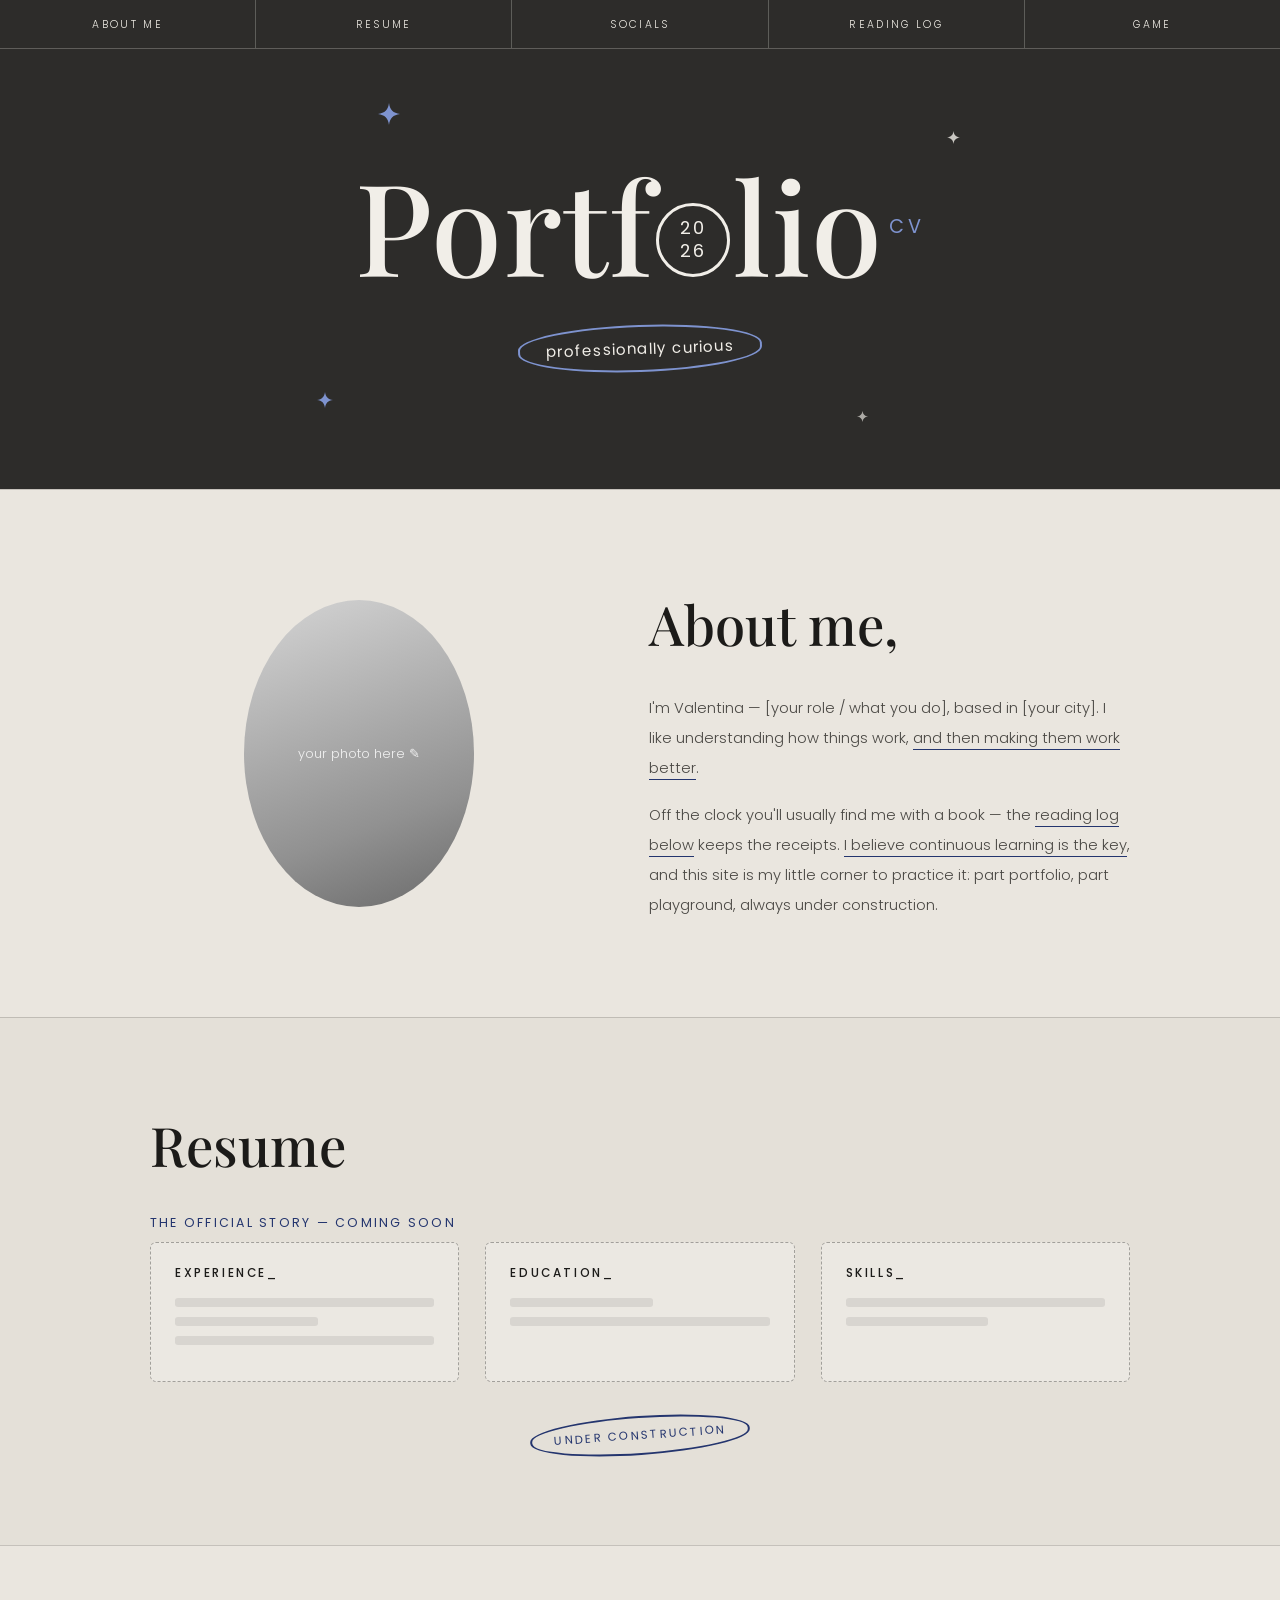
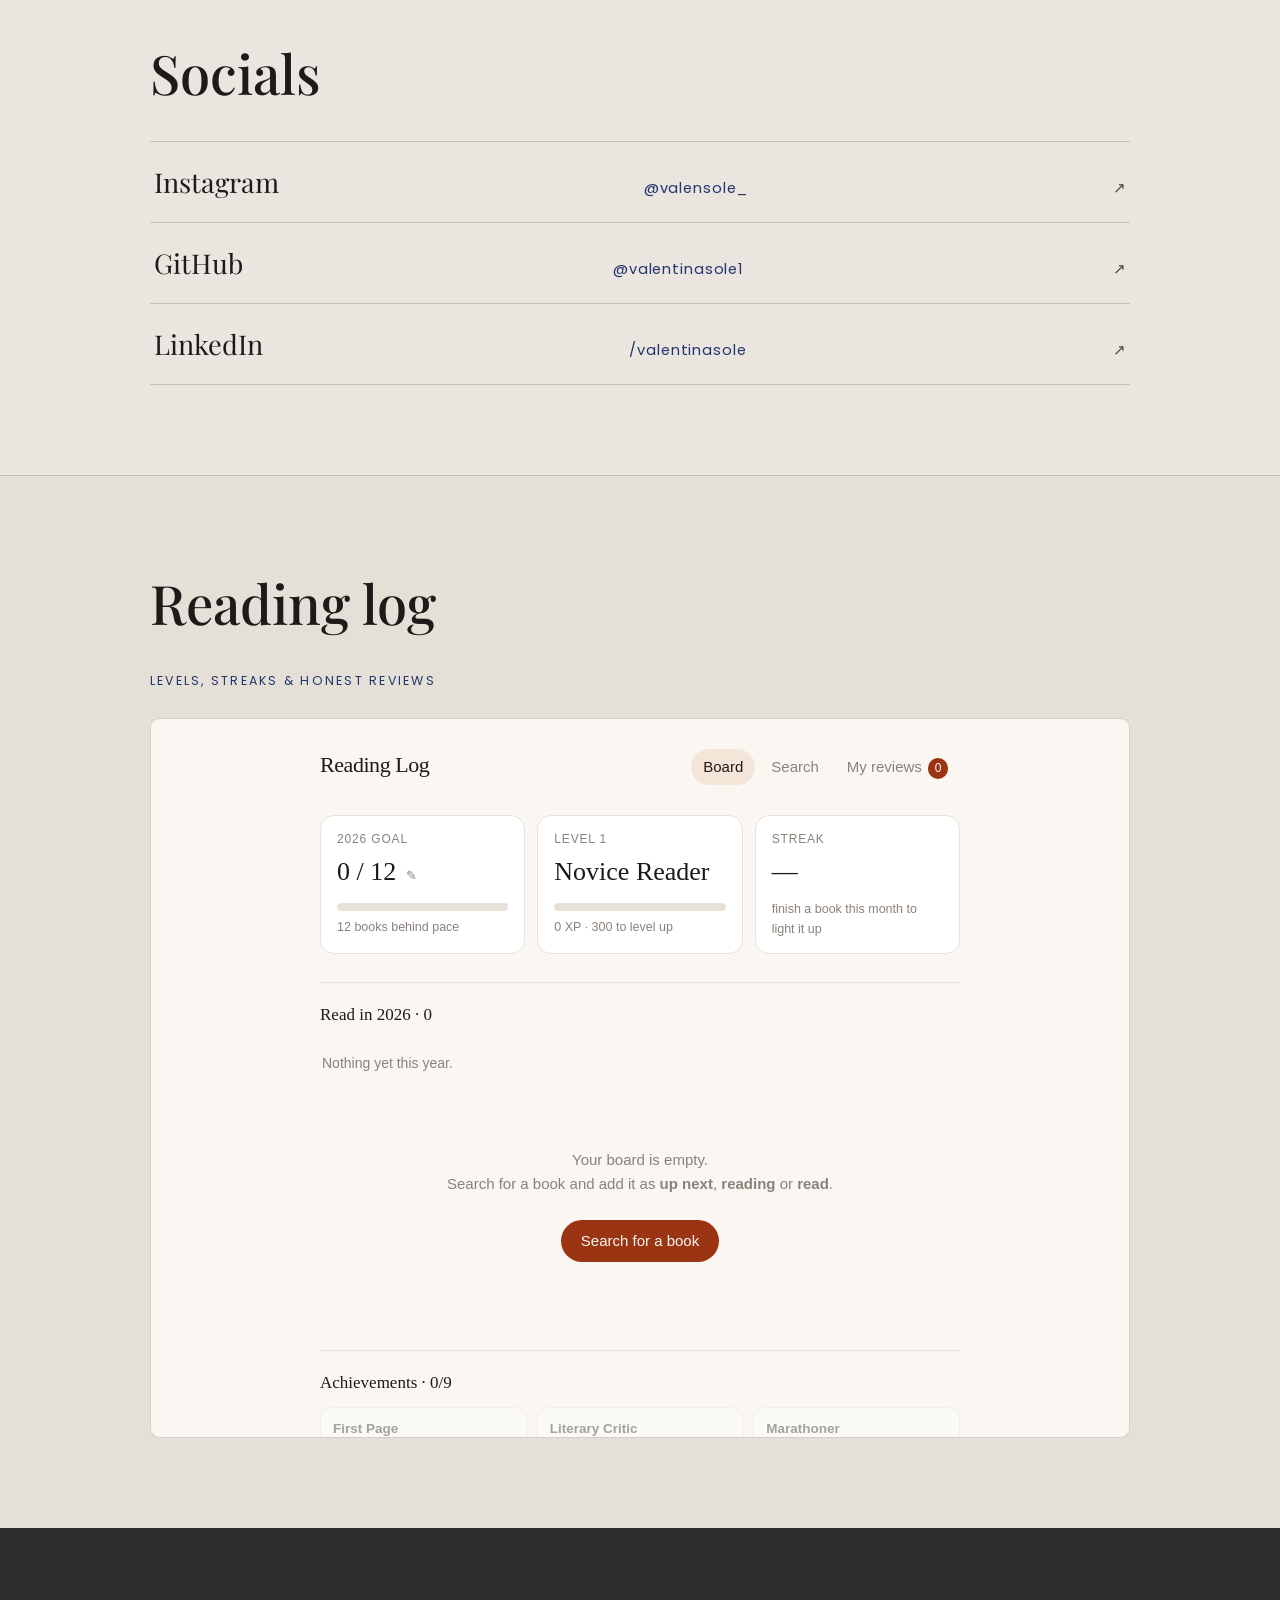
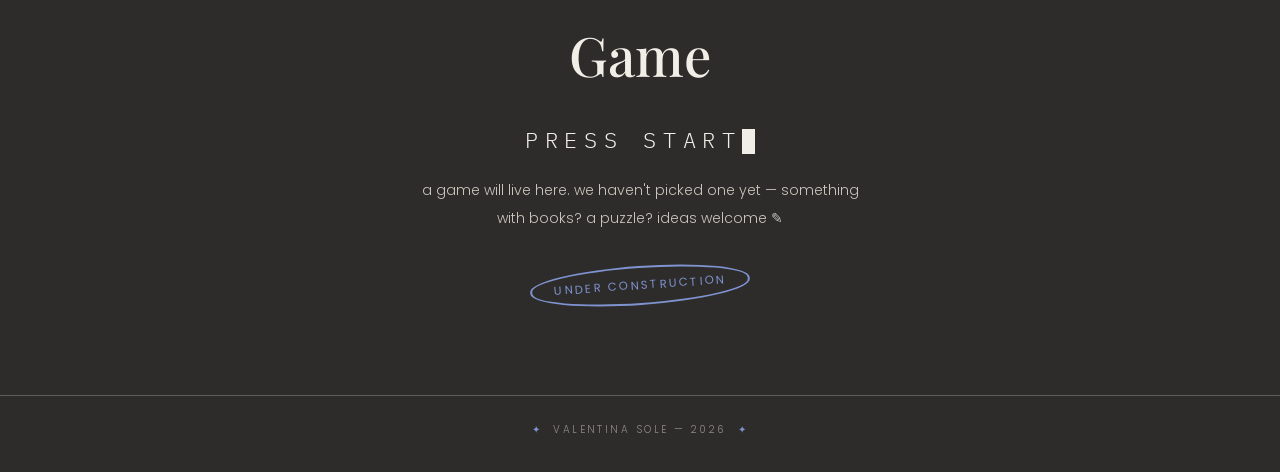
==== commit 6209404c: "Navy accent, single typeface, cleaner hero and about; de-emoji reading log Co-Authored-By: Claude Fa" ====
--- a/index.html
+++ b/index.html
@@ -7,7 +7,7 @@
 <title>Valentina</title>
 <link rel="preconnect" href="https://fonts.googleapis.com">
 <link rel="preconnect" href="https://fonts.gstatic.com" crossorigin>
-<link href="https://fonts.googleapis.com/css2?family=Playfair+Display:ital,wght@0,500;0,600;1,500&family=Poppins:wght@300;400;500&family=Caveat:wght@500;600&family=IBM+Plex+Mono:wght@300;400;600&display=swap" rel="stylesheet">
+<link href="https://fonts.googleapis.com/css2?family=Playfair+Display:ital,wght@0,500;0,600;1,500&family=Poppins:wght@300;400;500&family=IBM+Plex+Mono:wght@300;400;600&display=swap" rel="stylesheet">
 <style>
   :root {
     --dark: #2d2c2a;
@@ -15,13 +15,12 @@
     --cream-2: #e4e0d8;
     --ink: #1c1b19;
     --ink-soft: #4a4844;
-    --peri: #8b95f6;
-    --peri-deep: #707de8;
+    --blue: #24356e;
+    --blue-soft: #7e93cf;
     --hair: rgba(28, 27, 25, .18);
     --hair-light: rgba(241, 238, 232, .25);
     --serif: "Playfair Display", Georgia, serif;
     --sans: "Poppins", "Helvetica Neue", sans-serif;
-    --hand: "Caveat", cursive;
     --mono: "IBM Plex Mono", ui-monospace, Menlo, monospace;
   }
   * { box-sizing: border-box; margin: 0; padding: 0; }
@@ -33,7 +32,7 @@
     font-weight: 300;
     min-height: 100dvh;
   }
-  ::selection { background: var(--peri); color: #fff; }
+  ::selection { background: var(--blue); color: #fff; }
 
   /* ── top nav ───────────────────────────────────────────── */
   nav {
@@ -61,7 +60,7 @@
     transition: color .25s;
   }
   nav a + a { border-left: 1px solid var(--hair-light); }
-  nav a:hover { color: var(--peri); }
+  nav a:hover { color: var(--blue-soft); }
 
   section { scroll-margin-top: 58px; }
 
@@ -105,29 +104,14 @@
     line-height: 1.25;
   }
   .cv {
-    font-family: var(--hand);
-    font-size: .2em;
-    color: var(--peri);
+    font-family: var(--sans);
+    font-weight: 400;
+    font-size: .15em;
+    letter-spacing: .2em;
+    text-transform: uppercase;
+    color: var(--blue-soft);
     vertical-align: super;
-    margin-left: .18em;
-  }
-  .scribble-name {
-    position: absolute;
-    top: -2.6em;
-    right: -1em;
-    font-family: var(--hand);
-    font-weight: 600;
-    font-size: clamp(1.3rem, 3.4vw, 1.9rem);
-    color: var(--peri);
-    white-space: nowrap;
-    transform: rotate(-4deg);
-  }
-  .scribble-name svg {
-    position: absolute;
-    left: -2.6em;
-    top: .75em;
-    width: 2.3em;
-    transform: rotate(8deg);
+    margin-left: .3em;
   }
   .pill {
     display: inline-block;
@@ -136,12 +120,12 @@
     font-weight: 400;
     letter-spacing: .08em;
     padding: 10px 26px;
-    border: 2px solid var(--peri);
+    border: 2px solid var(--blue-soft);
     border-radius: 50%/ 46%;
     transform: rotate(-2deg);
     color: #f1eee8;
   }
-  .spark { position: absolute; color: var(--peri); pointer-events: none; }
+  .spark { position: absolute; color: var(--blue-soft); pointer-events: none; }
   .spark svg { width: 100%; height: 100%; display: block; }
   .s1 { width: 22px; top: -3.4em; left: 4%; }
   .s2 { width: 13px; top: -1.6em; right: -2.2em; color: #f1eee8; opacity: .8; }
@@ -158,8 +142,14 @@
     font-size: clamp(2.3rem, 6vw, 3.4rem);
     margin-bottom: .6em;
   }
-  .u { border-bottom: 1.5px solid var(--peri); padding-bottom: 1px; }
-  .hand-note { font-family: var(--hand); color: var(--peri-deep); font-size: 1.25rem; }
+  .u { border-bottom: 1.5px solid var(--blue); padding-bottom: 1px; }
+  .hand-note {
+    color: var(--blue);
+    font-size: .78rem;
+    font-weight: 400;
+    letter-spacing: .18em;
+    text-transform: uppercase;
+  }
 
   /* ── about ─────────────────────────────────────────────── */
   .about-grid {
@@ -169,7 +159,7 @@
     align-items: center;
   }
   @media (max-width: 720px) { .about-grid { grid-template-columns: 1fr; } }
-  .photo-cluster { position: relative; display: grid; place-items: center; padding: 56px 30px; }
+  .photo-cluster { display: grid; place-items: center; padding: 20px 30px; }
   .photo-oval {
     width: min(230px, 60vw);
     aspect-ratio: 3 / 4;
@@ -180,29 +170,7 @@
     color: #f4f1e9;
     font-size: .8rem;
     filter: grayscale(1);
-    position: relative;
-    z-index: 1;
-  }
-  .orbit {
-    position: absolute;
-    inset: 0;
-    color: var(--peri);
-    pointer-events: none;
-  }
-  .orbit svg { width: 100%; height: 100%; display: block; }
-  .trait {
-    position: absolute;
-    font-family: var(--hand);
-    font-weight: 500;
-    font-size: 1.3rem;
-    color: var(--peri-deep);
-    white-space: nowrap;
-    z-index: 2;
-  }
-  .t1 { top: 16px; left: 4%; transform: rotate(-6deg); }
-  .t2 { top: 34%; right: -2%; transform: rotate(4deg); }
-  .t3 { bottom: 42px; left: 2%; transform: rotate(-3deg); }
-  .t4 { bottom: -2px; right: 8%; transform: rotate(3deg); }
+  }
   .about-text p { line-height: 2.05; font-size: .92rem; color: var(--ink-soft); }
   .about-text p + p { margin-top: 1.1em; }
 
@@ -230,8 +198,8 @@
   .ghost-line.short { width: 55%; }
   .stamp {
     display: inline-block;
-    border: 2px solid var(--peri);
-    color: var(--peri-deep);
+    border: 2px solid var(--blue);
+    color: var(--blue);
     padding: 9px 22px;
     font-weight: 400;
     letter-spacing: .2em;
@@ -262,14 +230,14 @@
     transition: color .25s;
   }
   .social-row .handle {
-    font-family: var(--hand);
-    font-weight: 500;
-    font-size: 1.3rem;
-    color: var(--peri-deep);
+    font-weight: 400;
+    font-size: .92rem;
+    letter-spacing: .06em;
+    color: var(--blue);
     white-space: nowrap;
   }
   .social-row .go { font-size: .95rem; color: var(--ink-soft); transition: transform .25s; }
-  .social-row:hover .net { color: var(--peri-deep); }
+  .social-row:hover .net { color: var(--blue); }
   .social-row:hover .go { transform: translate(3px, -3px); }
 
   /* ── reading log ───────────────────────────────────────── */
@@ -298,7 +266,7 @@
   }
   @keyframes blink { 50% { opacity: 0; } }
   .game-note { font-size: .88rem; margin: 22px auto 0; max-width: 460px; line-height: 2; color: #c9c5bc; }
-  .band.dark .stamp { color: var(--peri); }
+  .band.dark .stamp { color: var(--blue-soft); border-color: var(--blue-soft); }
 
   footer {
     background: var(--dark);
@@ -310,7 +278,7 @@
     text-transform: uppercase;
     border-top: 1px solid var(--hair-light);
   }
-  footer .fs { color: var(--peri); }
+  footer .fs { color: var(--blue-soft); }
 
   @media (prefers-reduced-motion: reduce) {
     html { scroll-behavior: auto; }
@@ -330,10 +298,6 @@
 
 <header class="hero">
   <div class="hero-inner">
-    <span class="scribble-name" aria-hidden="true">
-      <svg viewBox="0 0 90 60" fill="none" aria-hidden="true"><path d="M6 52 C 22 40, 40 16, 74 12" stroke="currentColor" stroke-width="2.4" stroke-linecap="round"/><path d="M62 8 L 76 11 L 66 22" stroke="currentColor" stroke-width="2.4" stroke-linecap="round" stroke-linejoin="round" fill="none"/></svg>
-      Valentina Sole
-    </span>
     <span class="spark s1" aria-hidden="true"><svg viewBox="0 0 24 24" fill="currentColor"><path d="M12 0c1 7.5 4.5 11 12 12-7.5 1-11 4.5-12 12-1-7.5-4.5-11-12-12C7.5 11 11 7.5 12 0Z"/></svg></span>
     <span class="spark s2" aria-hidden="true"><svg viewBox="0 0 24 24" fill="currentColor"><path d="M12 0c1 7.5 4.5 11 12 12-7.5 1-11 4.5-12 12-1-7.5-4.5-11-12-12C7.5 11 11 7.5 12 0Z"/></svg></span>
     <span class="spark s3" aria-hidden="true"><svg viewBox="0 0 24 24" fill="currentColor"><path d="M12 0c1 7.5 4.5 11 12 12-7.5 1-11 4.5-12 12-1-7.5-4.5-11-12-12C7.5 11 11 7.5 12 0Z"/></svg></span>
@@ -349,14 +313,7 @@
   <section class="band" id="about">
     <div class="wrap about-grid">
       <div class="photo-cluster">
-        <span class="orbit" aria-hidden="true">
-          <svg viewBox="0 0 300 380" fill="none" preserveAspectRatio="none"><ellipse cx="150" cy="190" rx="146" ry="96" stroke="currentColor" stroke-width="1.6" transform="rotate(-18 150 190)"/><ellipse cx="150" cy="190" rx="150" ry="74" stroke="currentColor" stroke-width="1.2" opacity=".55" transform="rotate(14 150 190)"/></svg>
-        </span>
         <div class="photo-oval">your photo here ✎</div>
-        <span class="trait t1">book lover ✦</span>
-        <span class="trait t2">always learning</span>
-        <span class="trait t3">✦ professionally curious</span>
-        <span class="trait t4">still building…</span>
       </div>
       <div class="about-text">
         <h2>About me,</h2>
@@ -370,7 +327,7 @@
   <section class="band alt" id="resume">
     <div class="wrap">
       <h2>Resume</h2>
-      <p class="hand-note">the official story — coming soon ✦</p>
+      <p class="hand-note">the official story — coming soon</p>
       <div class="cv-grid">
         <div class="cv-block">
           <h3>EXPERIENCE_</h3>
@@ -415,7 +372,7 @@
   <section class="band alt" id="reading-log">
     <div class="wrap">
       <h2>Reading log</h2>
-      <p class="hand-note">levels, streaks &amp; honest reviews ✦</p>
+      <p class="hand-note">levels, streaks &amp; honest reviews</p>
       <iframe class="log-frame" title="Reading log" src="bitacora.html" loading="lazy"></iframe>
     </div>
   </section>
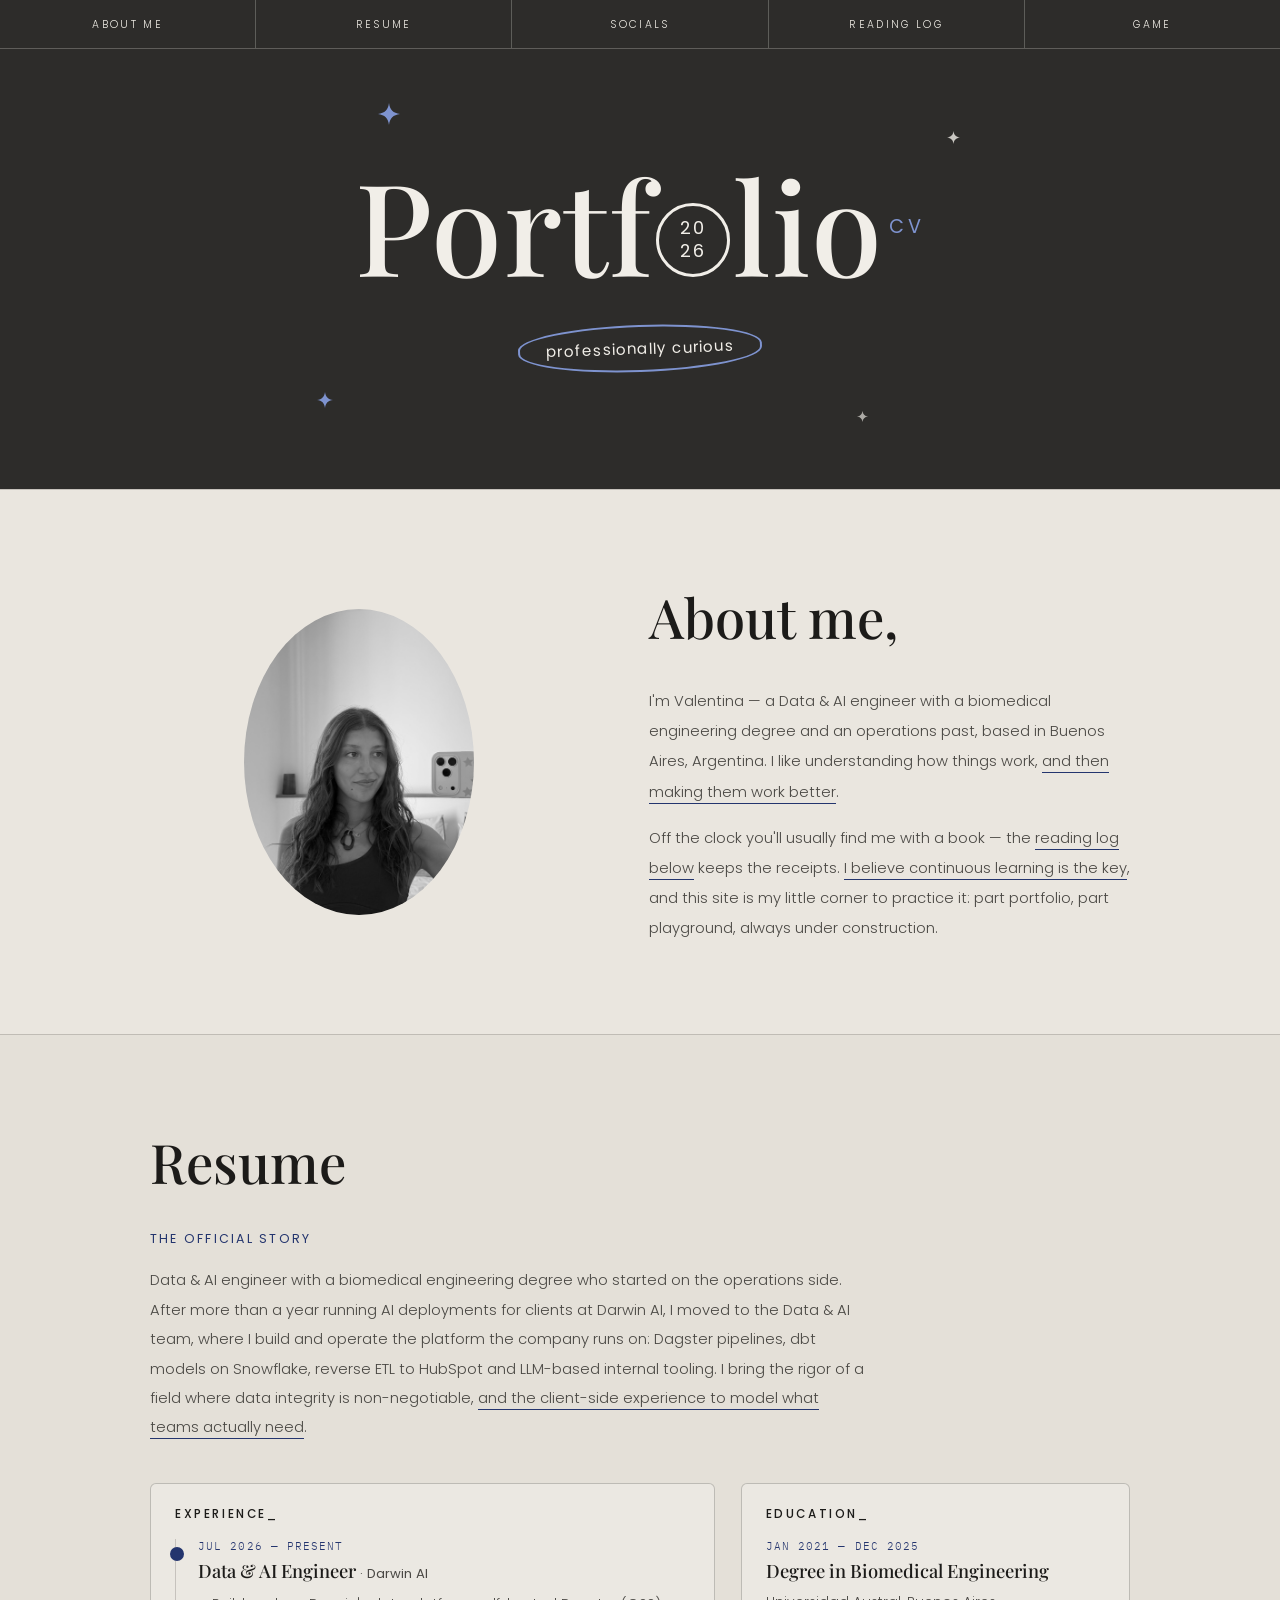
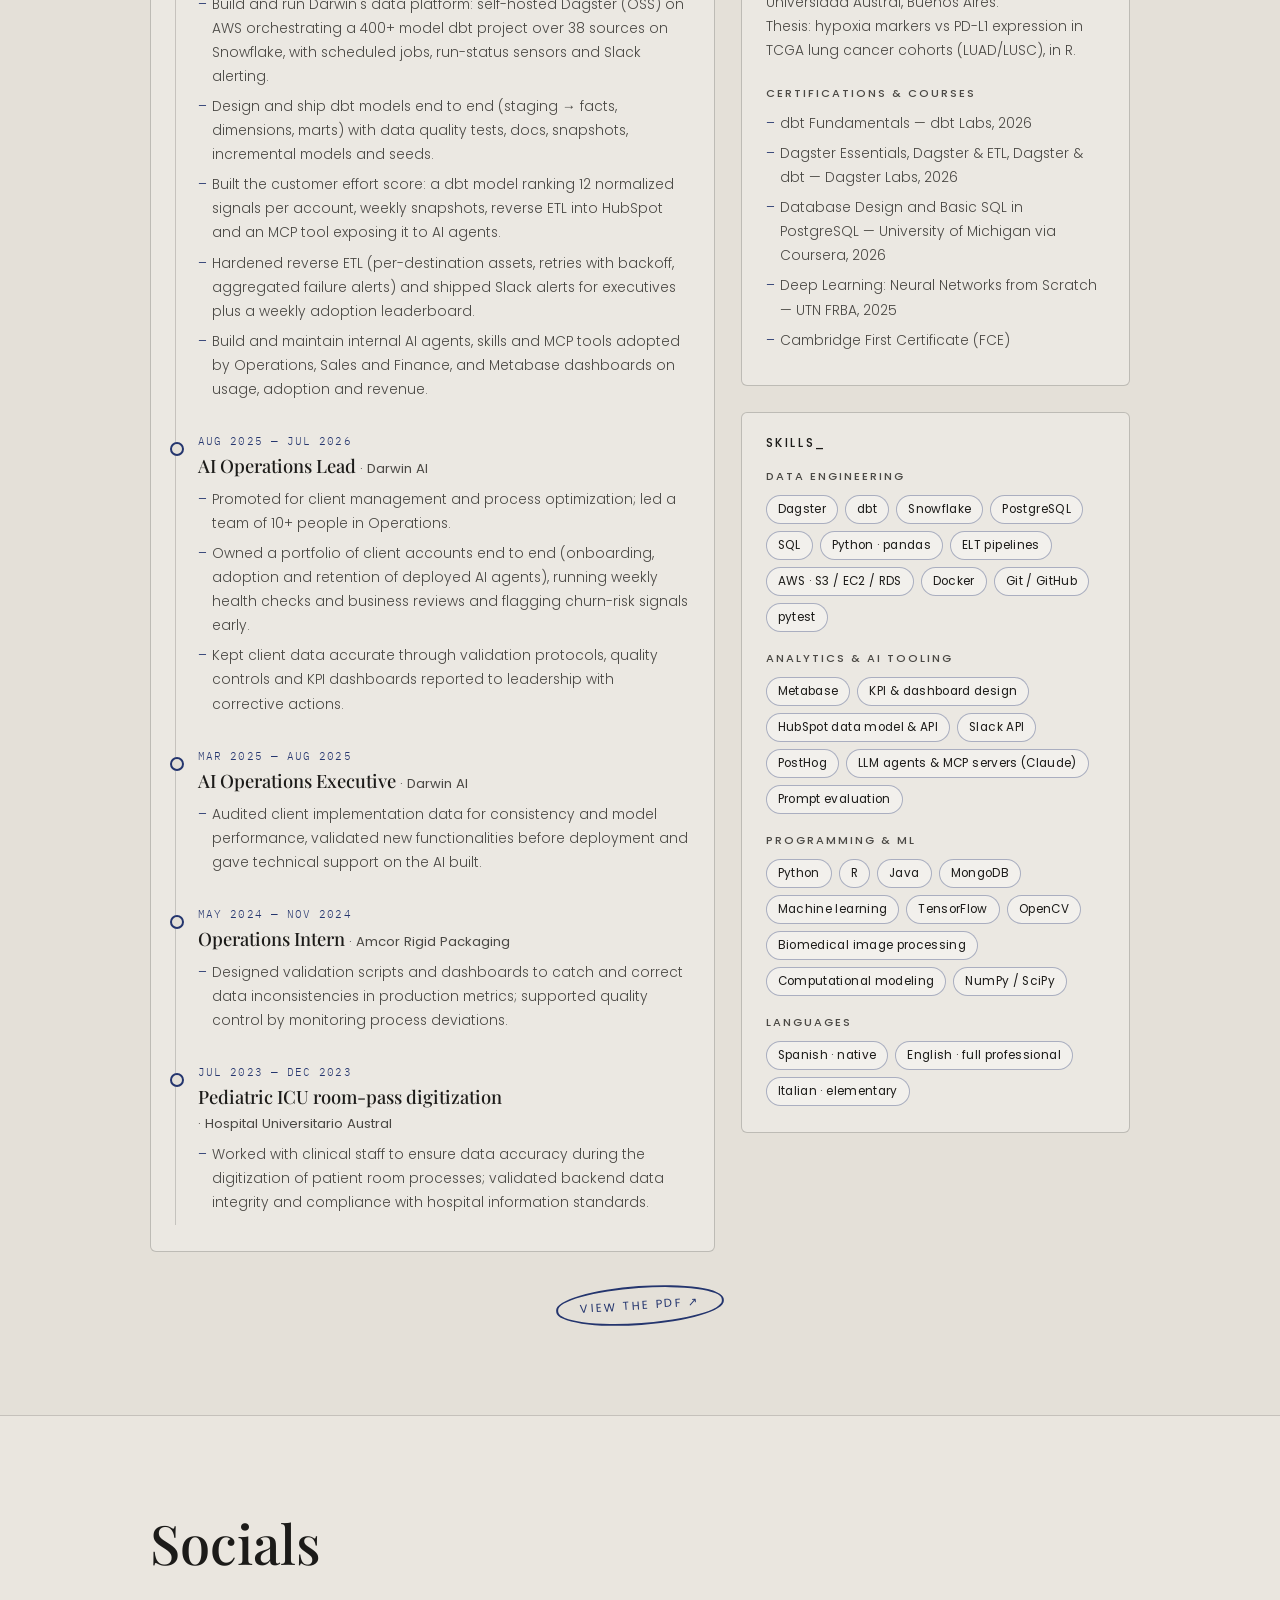
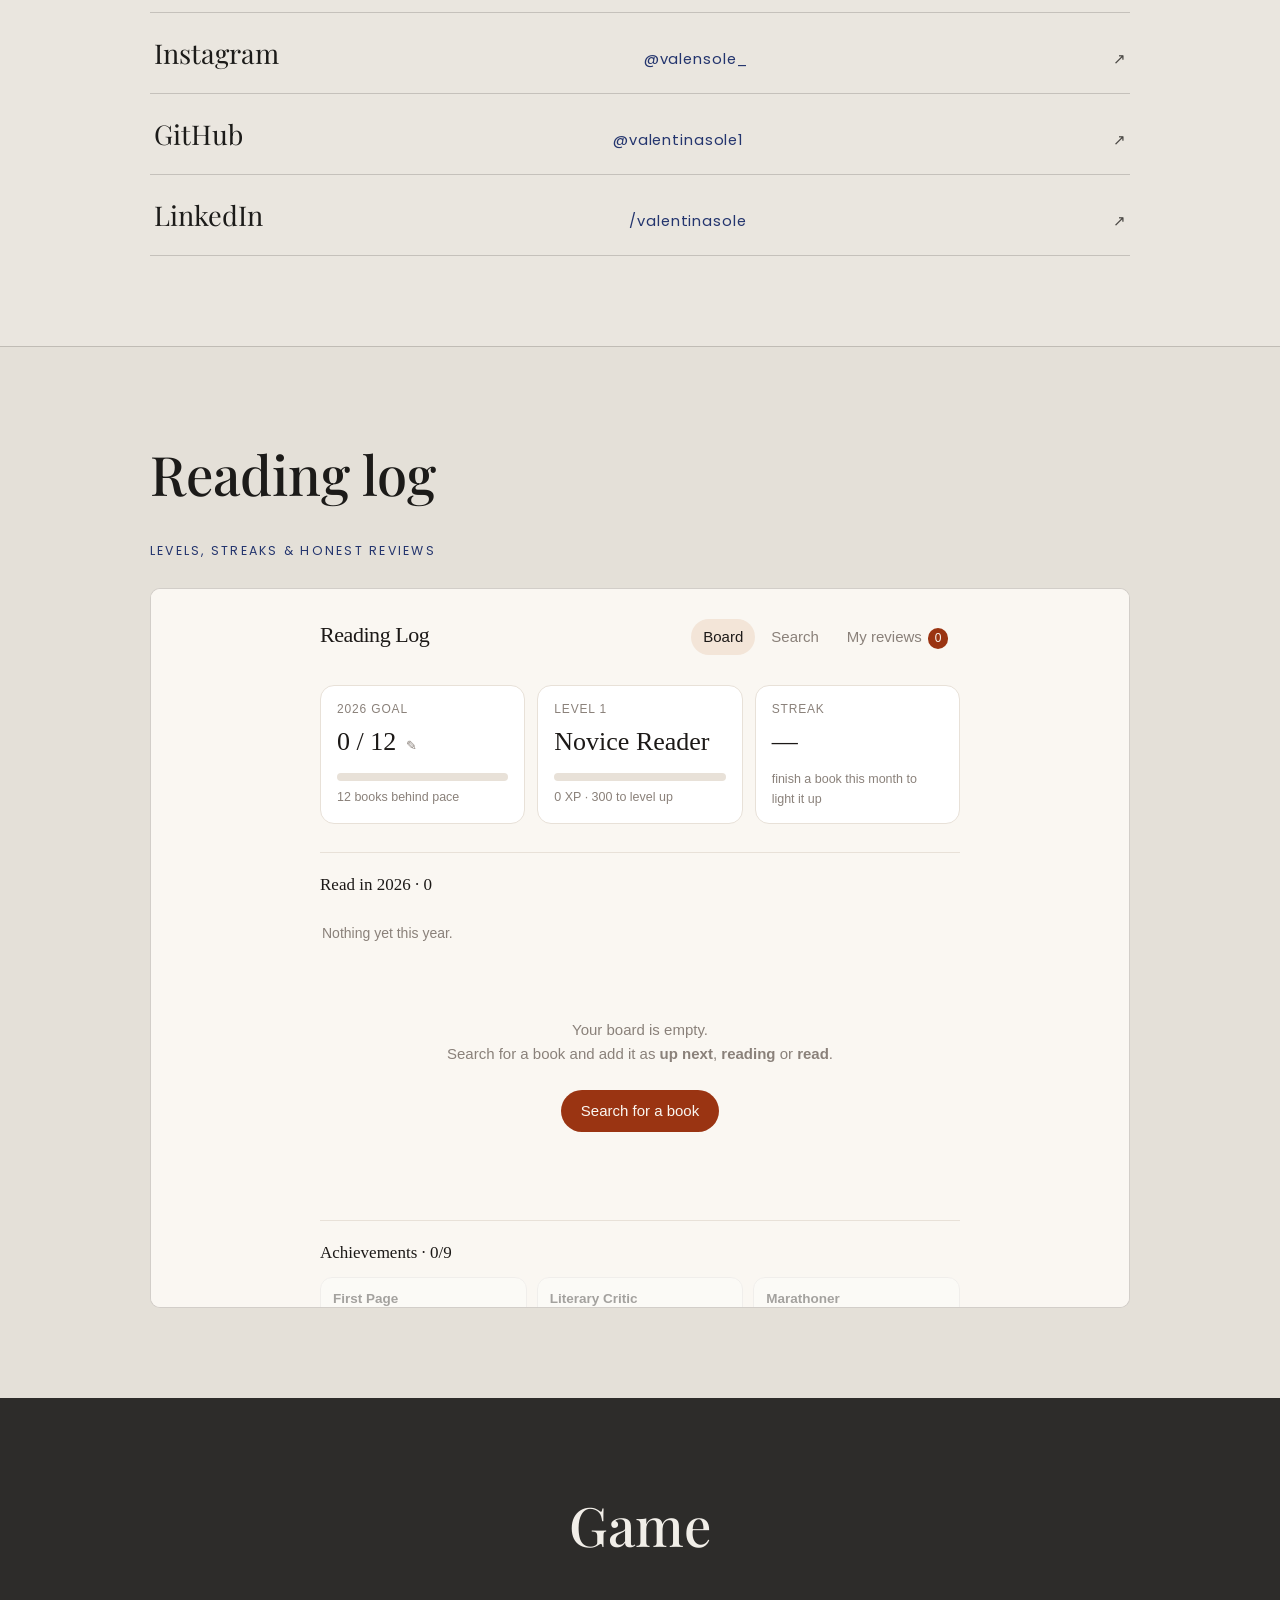
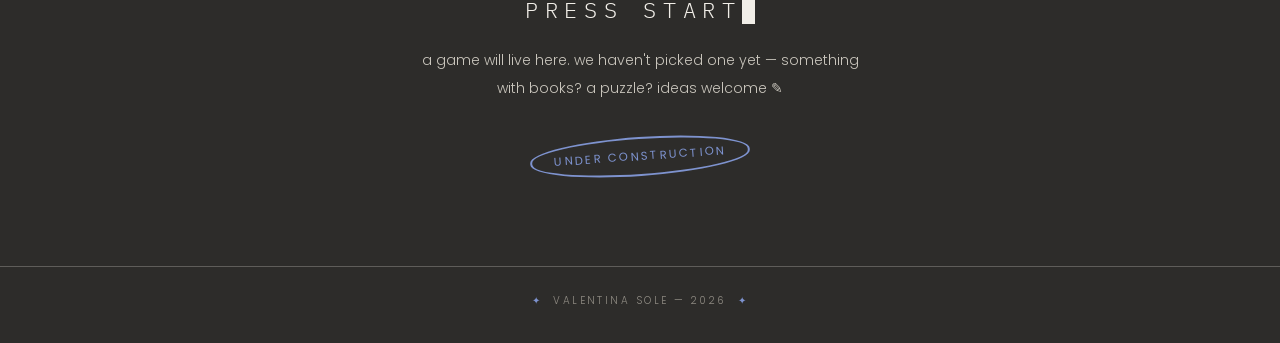
==== commit 1133848b: "Fill About and Resume from the CV; add photo and CV PDF - About: role and city from the resume, port" ====
--- a/index.html
+++ b/index.html
@@ -164,25 +164,33 @@
     width: min(230px, 60vw);
     aspect-ratio: 3 / 4;
     border-radius: 50%;
-    background: linear-gradient(160deg, #d9d5cc, #96917f 70%, #6f6a5e);
-    display: grid;
-    place-items: center;
-    color: #f4f1e9;
-    font-size: .8rem;
+    display: block;
+    object-fit: cover;
+    object-position: 36% 50%; /* photo-5096; use 50% 88% for photo-5092 */
     filter: grayscale(1);
   }
   .about-text p { line-height: 2.05; font-size: .92rem; color: var(--ink-soft); }
   .about-text p + p { margin-top: 1.1em; }
 
   /* ── resume ────────────────────────────────────────────── */
+  .cv-summary {
+    max-width: 720px;
+    margin: 18px 0 40px;
+    line-height: 2;
+    font-size: .92rem;
+    color: var(--ink-soft);
+  }
   .cv-grid {
     display: grid;
-    grid-template-columns: repeat(auto-fit, minmax(230px, 1fr));
+    grid-template-columns: minmax(0, 1.45fr) minmax(0, 1fr);
     gap: 26px;
     margin-top: 10px;
-  }
+    align-items: start;
+  }
+  .cv-side { display: grid; gap: 26px; }
+  @media (max-width: 760px) { .cv-grid { grid-template-columns: 1fr; } }
   .cv-block {
-    border: 1.5px dashed rgba(28, 27, 25, .35);
+    border: 1.5px solid rgba(28, 27, 25, .22);
     border-radius: 6px;
     padding: 22px 24px 26px;
     background: rgba(255, 255, 255, .25);
@@ -194,8 +202,85 @@
     letter-spacing: .22em;
     margin-bottom: 16px;
   }
-  .ghost-line { height: 9px; background: currentColor; opacity: .09; border-radius: 3px; margin: 10px 0; }
-  .ghost-line.short { width: 55%; }
+  .timeline { list-style: none; }
+  .timeline > li {
+    position: relative;
+    padding: 0 0 26px 22px;
+    border-left: 1.5px solid var(--hair);
+  }
+  .timeline > li:last-child { padding-bottom: 4px; }
+  .timeline > li::before {
+    content: "";
+    position: absolute;
+    left: -6px; top: 8px;
+    width: 10px; height: 10px;
+    border-radius: 50%;
+    background: var(--cream-2);
+    border: 2px solid var(--blue);
+  }
+  .timeline > li:first-child::before { background: var(--blue); }
+  .when {
+    display: block;
+    font-family: var(--mono);
+    font-size: .68rem;
+    letter-spacing: .1em;
+    text-transform: uppercase;
+    color: var(--blue);
+    margin-bottom: 6px;
+  }
+  .timeline h4, .edu h4 {
+    font-family: var(--serif);
+    font-weight: 500;
+    font-size: 1.15rem;
+    line-height: 1.3;
+  }
+  .at { font-family: var(--sans); font-weight: 400; font-size: .82rem; color: var(--ink-soft); white-space: nowrap; }
+  .timeline ul, .edu ul { list-style: none; margin-top: 10px; }
+  .timeline ul li, .edu ul li {
+    position: relative;
+    padding-left: 14px;
+    margin: 6px 0;
+    font-size: .86rem;
+    line-height: 1.75;
+    color: var(--ink-soft);
+  }
+  .timeline ul li::before, .edu ul li::before {
+    content: "–";
+    position: absolute;
+    left: 0; top: 0;
+    color: var(--blue);
+  }
+  .edu p { font-size: .86rem; line-height: 1.75; color: var(--ink-soft); margin-top: 8px; }
+  .edu h5 {
+    font-family: var(--sans);
+    font-weight: 500;
+    font-size: .7rem;
+    letter-spacing: .18em;
+    text-transform: uppercase;
+    color: var(--ink-soft);
+    margin: 22px 0 6px;
+  }
+  .skill-group + .skill-group { margin-top: 18px; }
+  .skill-group h5 {
+    font-family: var(--sans);
+    font-weight: 500;
+    font-size: .7rem;
+    letter-spacing: .18em;
+    text-transform: uppercase;
+    color: var(--ink-soft);
+    margin-bottom: 10px;
+  }
+  .chips { display: flex; flex-wrap: wrap; gap: 7px; }
+  .chips span {
+    font-size: .74rem;
+    font-weight: 400;
+    letter-spacing: .03em;
+    padding: 5px 11px;
+    border: 1px solid rgba(36, 53, 110, .35);
+    border-radius: 999px;
+    color: var(--ink);
+    background: rgba(255, 255, 255, .35);
+  }
   .stamp {
     display: inline-block;
     border: 2px solid var(--blue);
@@ -208,7 +293,10 @@
     transform: rotate(-4deg);
     border-radius: 50% / 48%;
     margin-top: 34px;
-  }
+    text-decoration: none;
+    transition: transform .25s, background .25s, color .25s;
+  }
+  a.stamp:hover { transform: rotate(-4deg) scale(1.04); background: var(--blue); color: var(--cream); }
   .center { text-align: center; }
 
   /* ── socials ───────────────────────────────────────────── */
@@ -313,11 +401,11 @@
   <section class="band" id="about">
     <div class="wrap about-grid">
       <div class="photo-cluster">
-        <div class="photo-oval">your photo here ✎</div>
+        <img class="photo-oval" src="assets/photo-5096.jpg" alt="Portrait of Valentina">
       </div>
       <div class="about-text">
         <h2>About me,</h2>
-        <p>I'm Valentina — [your role / what you do], based in [your city]. I like understanding how things work, <span class="u">and then making them work better</span>.</p>
+        <p>I'm Valentina — a Data &amp; AI engineer with a biomedical engineering degree and an operations past, based in Buenos Aires, Argentina. I like understanding how things work, <span class="u">and then making them work better</span>.</p>
         <p>Off the clock you'll usually find me with a book — the <a class="u" href="#reading-log" style="color:inherit;text-decoration:none">reading log below</a> keeps the receipts. <span class="u">I believe continuous learning is the key</span>, and this site is my little corner to practice it: part portfolio, part playground, always under construction.</p>
       </div>
     </div>
@@ -327,26 +415,95 @@
   <section class="band alt" id="resume">
     <div class="wrap">
       <h2>Resume</h2>
-      <p class="hand-note">the official story — coming soon</p>
+      <p class="hand-note">the official story</p>
+      <p class="cv-summary">Data &amp; AI engineer with a biomedical engineering degree who started on the operations side. After more than a year running AI deployments for clients at Darwin AI, I moved to the Data &amp; AI team, where I build and operate the platform the company runs on: Dagster pipelines, dbt models on Snowflake, reverse ETL to HubSpot and LLM-based internal tooling. I bring the rigor of a field where data integrity is non-negotiable, <span class="u">and the client-side experience to model what teams actually need</span>.</p>
+
       <div class="cv-grid">
         <div class="cv-block">
           <h3>EXPERIENCE_</h3>
-          <div class="ghost-line"></div>
-          <div class="ghost-line short"></div>
-          <div class="ghost-line"></div>
+          <ol class="timeline">
+            <li>
+              <span class="when">Jul 2026 — Present</span>
+              <h4>Data &amp; AI Engineer <span class="at">· Darwin AI</span></h4>
+              <ul>
+                <li>Build and run Darwin's data platform: self-hosted Dagster (OSS) on AWS orchestrating a 400+ model dbt project over 38 sources on Snowflake, with scheduled jobs, run-status sensors and Slack alerting.</li>
+                <li>Design and ship dbt models end to end (staging → facts, dimensions, marts) with data quality tests, docs, snapshots, incremental models and seeds.</li>
+                <li>Built the customer effort score: a dbt model ranking 12 normalized signals per account, weekly snapshots, reverse ETL into HubSpot and an MCP tool exposing it to AI agents.</li>
+                <li>Hardened reverse ETL (per-destination assets, retries with backoff, aggregated failure alerts) and shipped Slack alerts for executives plus a weekly adoption leaderboard.</li>
+                <li>Build and maintain internal AI agents, skills and MCP tools adopted by Operations, Sales and Finance, and Metabase dashboards on usage, adoption and revenue.</li>
+              </ul>
+            </li>
+            <li>
+              <span class="when">Aug 2025 — Jul 2026</span>
+              <h4>AI Operations Lead <span class="at">· Darwin AI</span></h4>
+              <ul>
+                <li>Promoted for client management and process optimization; led a team of 10+ people in Operations.</li>
+                <li>Owned a portfolio of client accounts end to end (onboarding, adoption and retention of deployed AI agents), running weekly health checks and business reviews and flagging churn-risk signals early.</li>
+                <li>Kept client data accurate through validation protocols, quality controls and KPI dashboards reported to leadership with corrective actions.</li>
+              </ul>
+            </li>
+            <li>
+              <span class="when">Mar 2025 — Aug 2025</span>
+              <h4>AI Operations Executive <span class="at">· Darwin AI</span></h4>
+              <ul>
+                <li>Audited client implementation data for consistency and model performance, validated new functionalities before deployment and gave technical support on the AI built.</li>
+              </ul>
+            </li>
+            <li>
+              <span class="when">May 2024 — Nov 2024</span>
+              <h4>Operations Intern <span class="at">· Amcor Rigid Packaging</span></h4>
+              <ul>
+                <li>Designed validation scripts and dashboards to catch and correct data inconsistencies in production metrics; supported quality control by monitoring process deviations.</li>
+              </ul>
+            </li>
+            <li>
+              <span class="when">Jul 2023 — Dec 2023</span>
+              <h4>Pediatric ICU room-pass digitization <span class="at">· Hospital Universitario Austral</span></h4>
+              <ul>
+                <li>Worked with clinical staff to ensure data accuracy during the digitization of patient room processes; validated backend data integrity and compliance with hospital information standards.</li>
+              </ul>
+            </li>
+          </ol>
         </div>
-        <div class="cv-block">
-          <h3>EDUCATION_</h3>
-          <div class="ghost-line short"></div>
-          <div class="ghost-line"></div>
-        </div>
-        <div class="cv-block">
-          <h3>SKILLS_</h3>
-          <div class="ghost-line"></div>
-          <div class="ghost-line short"></div>
+
+        <div class="cv-side">
+          <div class="cv-block edu">
+            <h3>EDUCATION_</h3>
+            <span class="when">Jan 2021 — Dec 2025</span>
+            <h4>Degree in Biomedical Engineering</h4>
+            <p>Universidad Austral, Buenos Aires.<br>Thesis: hypoxia markers vs PD-L1 expression in TCGA lung cancer cohorts (LUAD/LUSC), in R.</p>
+            <h5>Certifications &amp; courses</h5>
+            <ul>
+              <li>dbt Fundamentals — dbt Labs, 2026</li>
+              <li>Dagster Essentials, Dagster &amp; ETL, Dagster &amp; dbt — Dagster Labs, 2026</li>
+              <li>Database Design and Basic SQL in PostgreSQL — University of Michigan via Coursera, 2026</li>
+              <li>Deep Learning: Neural Networks from Scratch — UTN FRBA, 2025</li>
+              <li>Cambridge First Certificate (FCE)</li>
+            </ul>
+          </div>
+
+          <div class="cv-block">
+            <h3>SKILLS_</h3>
+            <div class="skill-group">
+              <h5>Data engineering</h5>
+              <div class="chips"><span>Dagster</span><span>dbt</span><span>Snowflake</span><span>PostgreSQL</span><span>SQL</span><span>Python · pandas</span><span>ELT pipelines</span><span>AWS · S3 / EC2 / RDS</span><span>Docker</span><span>Git / GitHub</span><span>pytest</span></div>
+            </div>
+            <div class="skill-group">
+              <h5>Analytics &amp; AI tooling</h5>
+              <div class="chips"><span>Metabase</span><span>KPI &amp; dashboard design</span><span>HubSpot data model &amp; API</span><span>Slack API</span><span>PostHog</span><span>LLM agents &amp; MCP servers (Claude)</span><span>Prompt evaluation</span></div>
+            </div>
+            <div class="skill-group">
+              <h5>Programming &amp; ML</h5>
+              <div class="chips"><span>Python</span><span>R</span><span>Java</span><span>MongoDB</span><span>Machine learning</span><span>TensorFlow</span><span>OpenCV</span><span>Biomedical image processing</span><span>Computational modeling</span><span>NumPy / SciPy</span></div>
+            </div>
+            <div class="skill-group">
+              <h5>Languages</h5>
+              <div class="chips"><span>Spanish · native</span><span>English · full professional</span><span>Italian · elementary</span></div>
+            </div>
+          </div>
         </div>
       </div>
-      <p class="center"><span class="stamp">under construction</span></p>
+      <p class="center"><a class="stamp" href="assets/Valentina-Sole-CV.pdf" target="_blank" rel="noopener">view the pdf ↗</a></p>
     </div>
   </section>
 
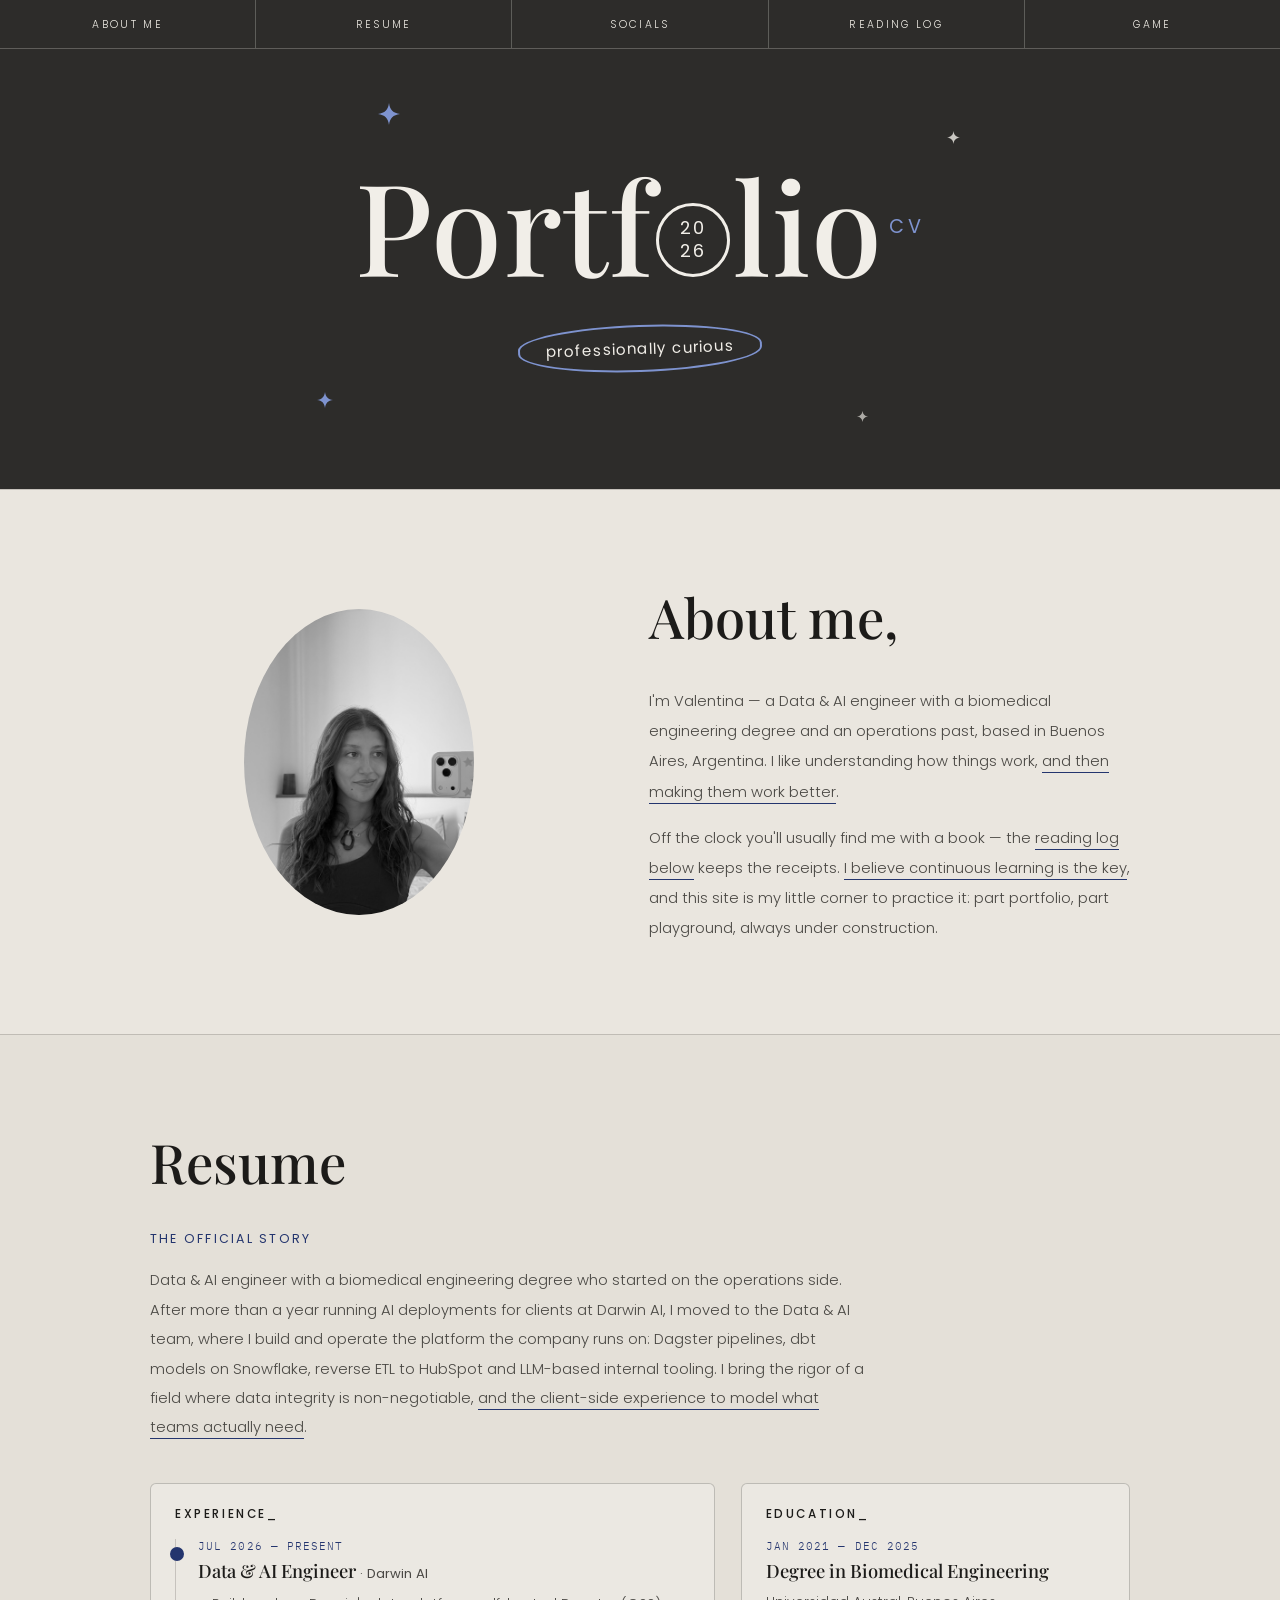
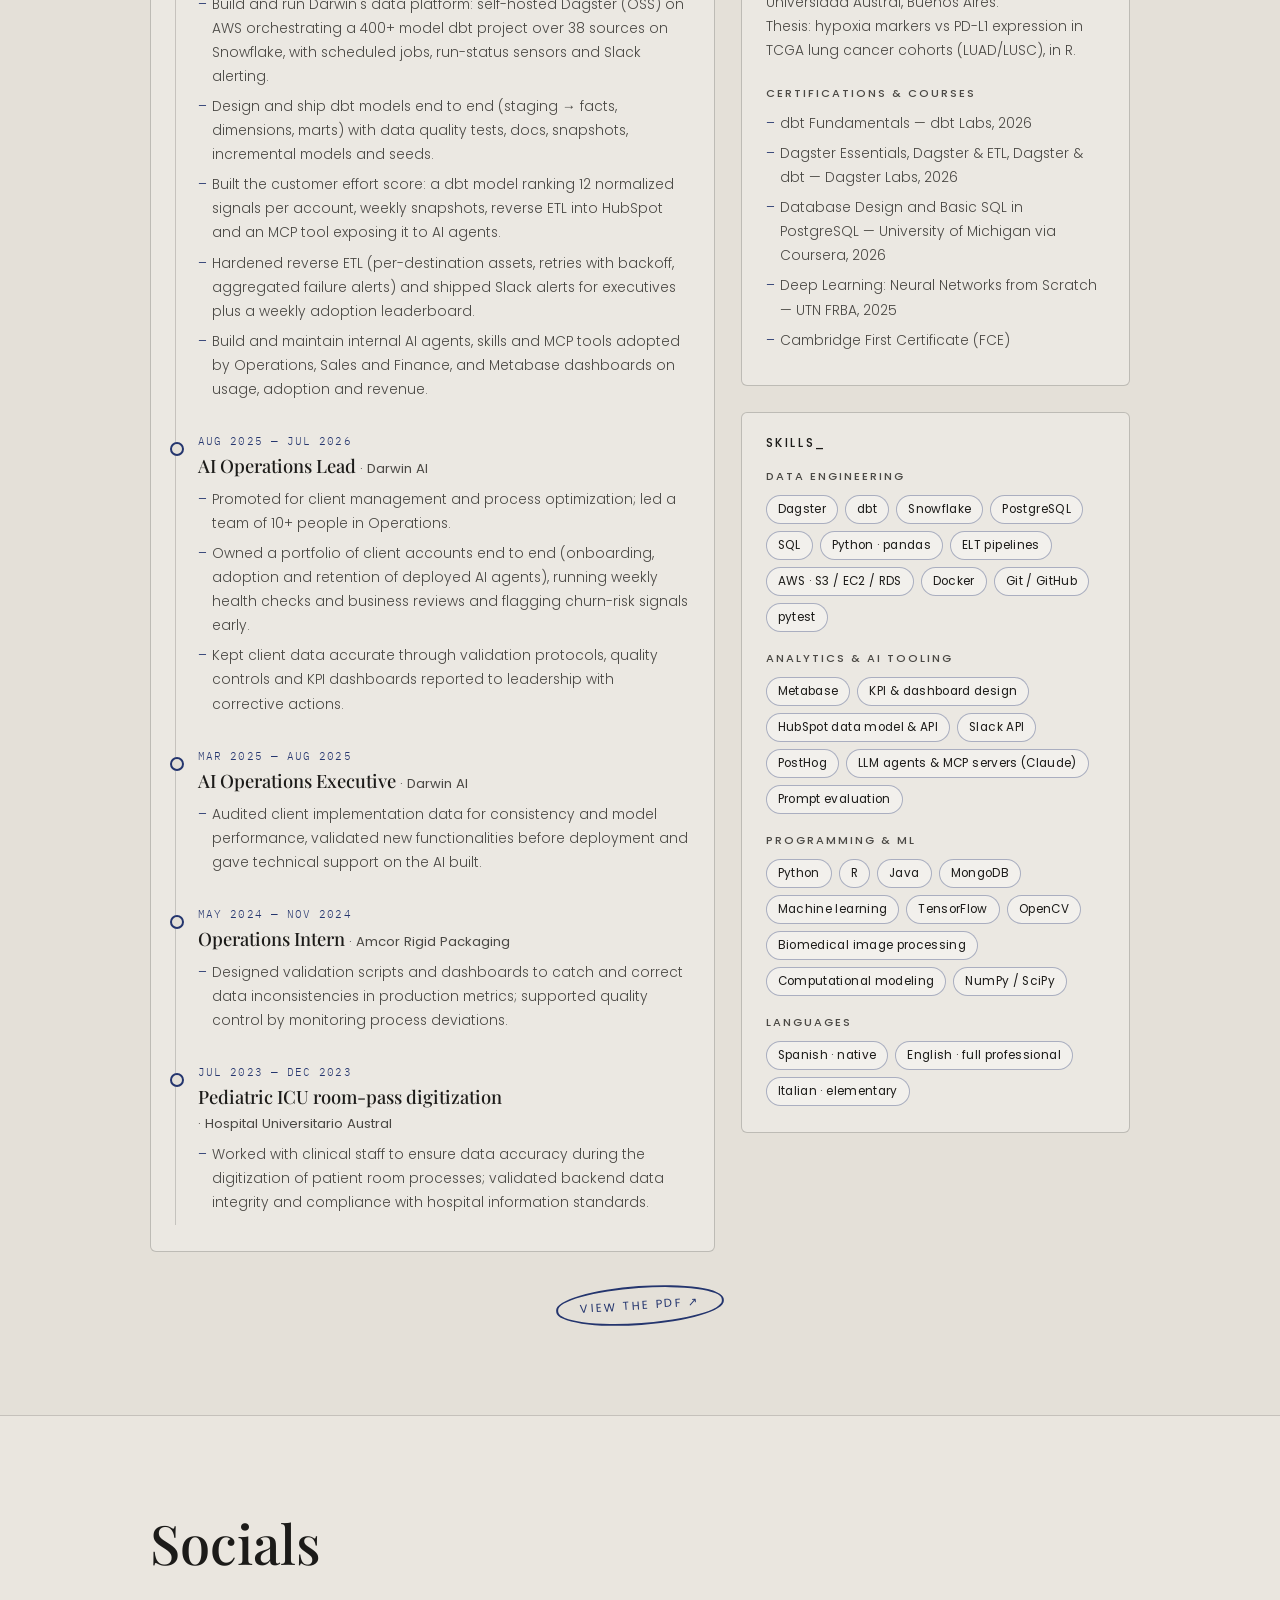
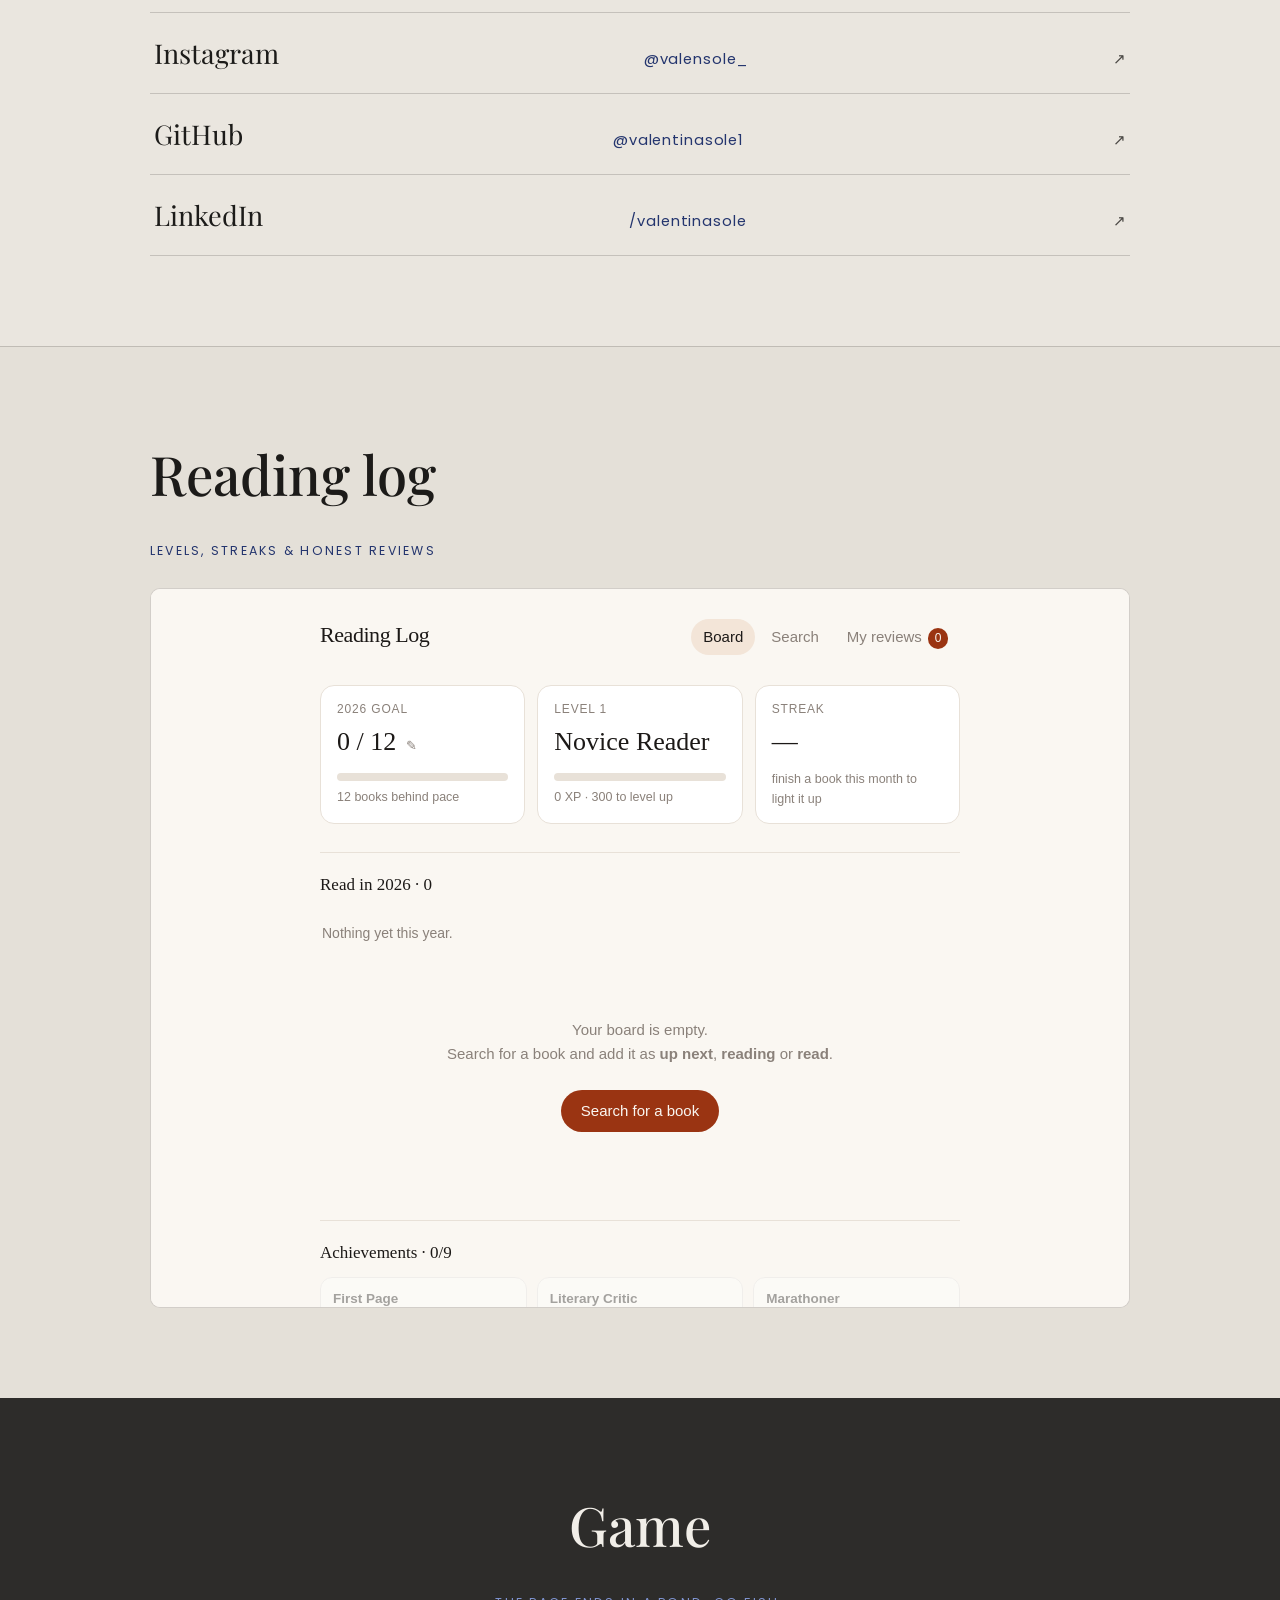
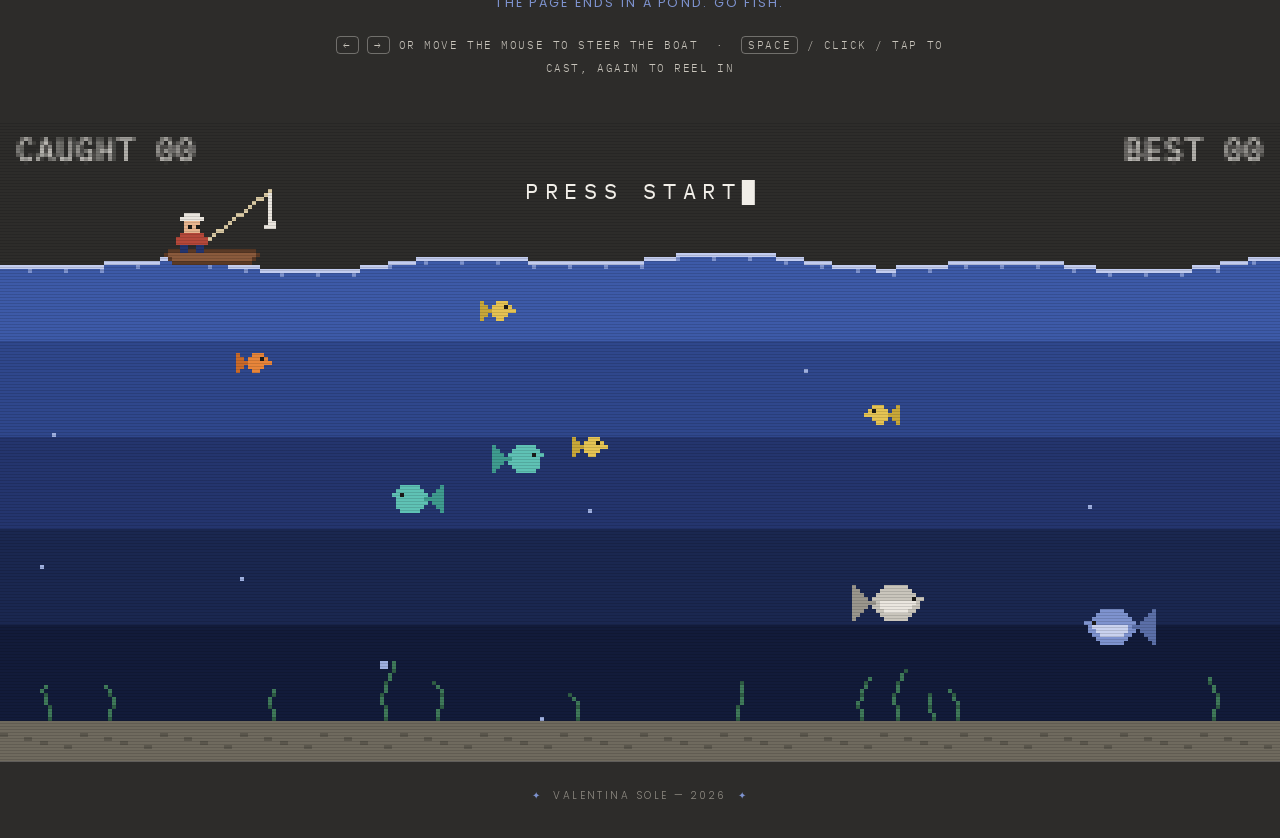
==== commit a0a0366a: "Add the pond: a retro fishing game at the end of the page - game.js: pixel-art canvas (scaled with i" ====
--- a/index.html
+++ b/index.html
@@ -339,22 +339,80 @@
     margin-top: 28px;
   }
 
-  /* ── game ──────────────────────────────────────────────── */
+  /* ── game: the pond ────────────────────────────────────── */
   .band.dark {
     background: var(--dark);
     color: #f1eee8;
     border-top: 0;
     text-align: center;
   }
-  .press-start { font-family: var(--mono); font-size: 1.4rem; letter-spacing: .3em; margin: 34px 0 10px; }
+  .band.pond { padding-left: 0; padding-right: 0; padding-bottom: 0; }
+  .band.pond .wrap { padding: 0 24px; }
+  .band.pond .hand-note { color: var(--blue-soft); }
+  .pond-help {
+    font-family: var(--mono);
+    font-size: .7rem;
+    letter-spacing: .14em;
+    text-transform: uppercase;
+    color: #c9c5bc;
+    margin: 22px auto 0;
+    max-width: 620px;
+    line-height: 2.1;
+  }
+  .pond-help kbd {
+    font: inherit;
+    padding: 1px 6px;
+    border: 1px solid rgba(241, 238, 232, .35);
+    border-radius: 4px;
+  }
+  .pond-wrap { position: relative; margin-top: 40px; }
+  #pond {
+    display: block;
+    width: 100%;
+    height: clamp(320px, 72vh, 640px);
+    background: var(--dark);
+    image-rendering: crisp-edges;
+    image-rendering: pixelated;
+    cursor: crosshair;
+    outline: none;
+    touch-action: pan-y;
+    -webkit-tap-highlight-color: transparent;
+  }
+  #pond:focus-visible { box-shadow: inset 0 0 0 2px var(--blue-soft); }
+  .pond-wrap::after {
+    content: "";
+    position: absolute;
+    inset: 0;
+    pointer-events: none;
+    background: repeating-linear-gradient(to bottom, transparent 0 2px, rgba(0, 0, 0, .13) 2px 3px);
+  }
+  .press-start {
+    font-family: var(--mono);
+    font-size: 1.4rem;
+    letter-spacing: .3em;
+    color: #f1eee8;
+  }
+  .press-start.overlay {
+    position: absolute;
+    left: 50%;
+    top: 7%;
+    transform: translateX(-50%);
+    z-index: 1;
+    margin: 0;
+    padding: 10px 16px;
+    background: none;
+    border: 0;
+    cursor: pointer;
+    transition: color .25s;
+  }
+  .press-start.overlay:hover, .press-start.overlay:focus-visible { color: var(--blue-soft); outline: none; }
+  .press-start.overlay[hidden] { display: none; }
   .cursor {
     display: inline-block; width: .6em; height: 1.1em;
     background: currentColor; vertical-align: text-bottom;
     animation: blink 1.05s steps(1) infinite;
   }
   @keyframes blink { 50% { opacity: 0; } }
-  .game-note { font-size: .88rem; margin: 22px auto 0; max-width: 460px; line-height: 2; color: #c9c5bc; }
-  .band.dark .stamp { color: var(--blue-soft); border-color: var(--blue-soft); }
 
   footer {
     background: var(--dark);
@@ -535,12 +593,15 @@
   </section>
 
   <!-- GAME -->
-  <section class="band dark" id="game">
+  <section class="band dark pond" id="game">
     <div class="wrap">
       <h2>Game</h2>
-      <p class="press-start">PRESS START<span class="cursor" aria-hidden="true"></span></p>
-      <p class="game-note">a game will live here. we haven't picked one yet — something with books? a puzzle? ideas welcome ✎</p>
-      <p class="center"><span class="stamp">under construction</span></p>
+      <p class="hand-note">the page ends in a pond. go fish.</p>
+      <p class="pond-help"><kbd>←</kbd> <kbd>→</kbd> or move the mouse to steer the boat &nbsp;·&nbsp; <kbd>space</kbd> / click / tap to cast, again to reel in</p>
+    </div>
+    <div class="pond-wrap">
+      <canvas id="pond" tabindex="0" aria-label="Fishing game. Steer the boat with the arrow keys or the pointer, press space or tap to cast the line and catch fish."></canvas>
+      <button class="press-start overlay" id="pond-start" type="button">PRESS START<span class="cursor" aria-hidden="true"></span></button>
     </div>
   </section>
 
@@ -548,5 +609,6 @@
 
 <footer><span class="fs">✦</span> &nbsp;Valentina Sole — 2026&nbsp; <span class="fs">✦</span></footer>
 
+<script src="game.js" defer></script>
 </body>
 </html>
